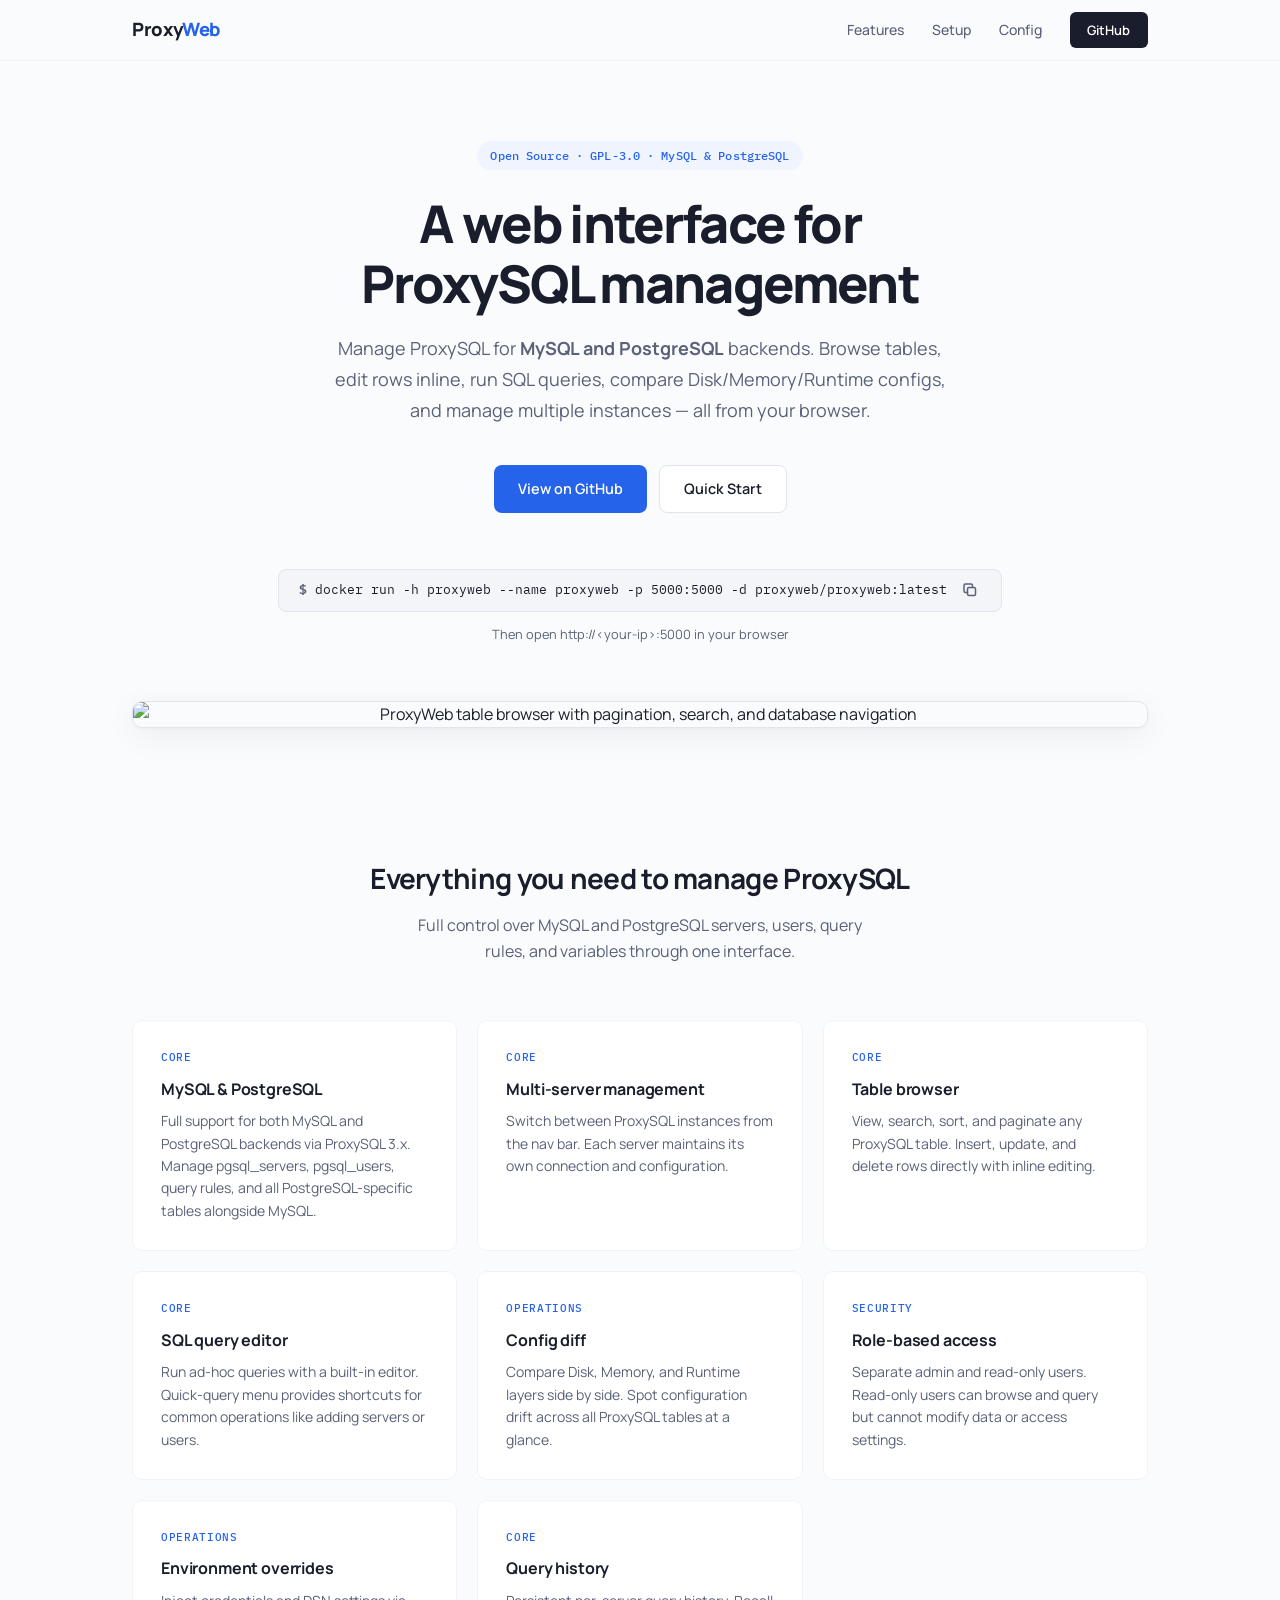
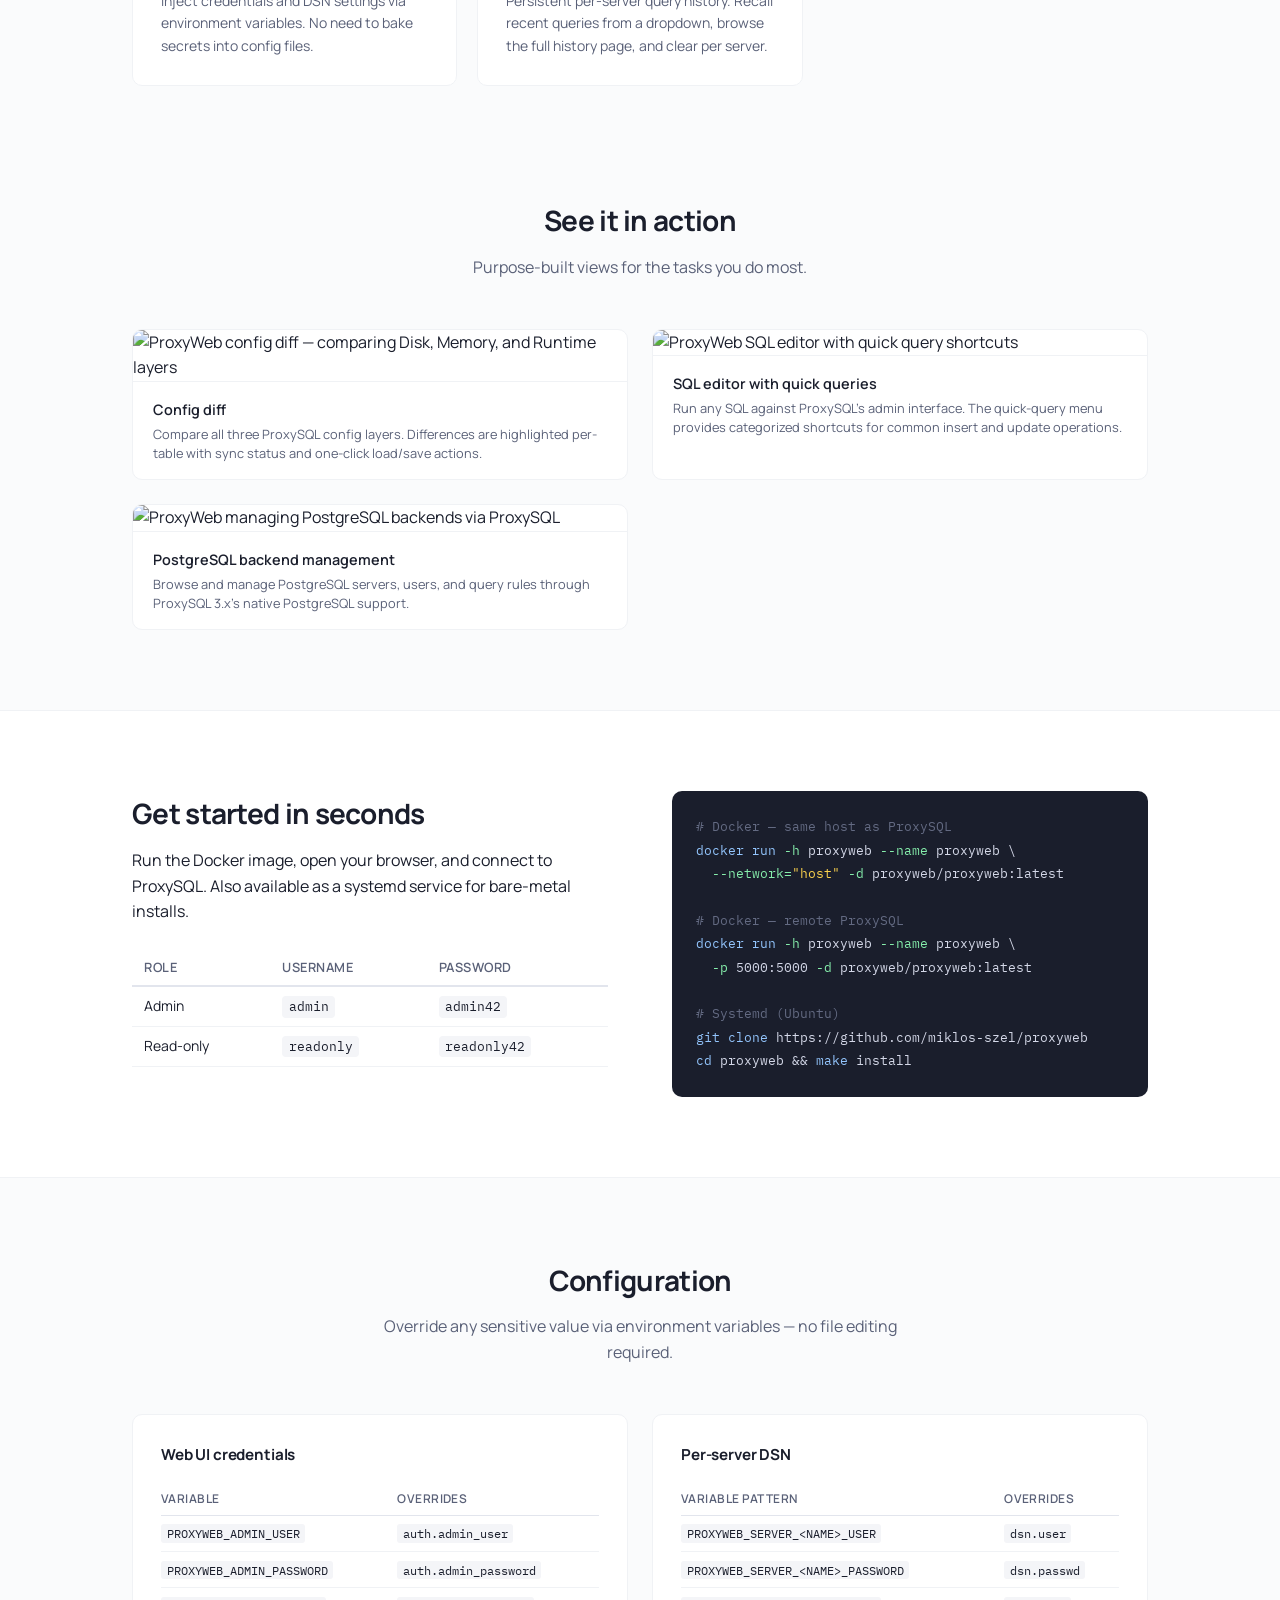
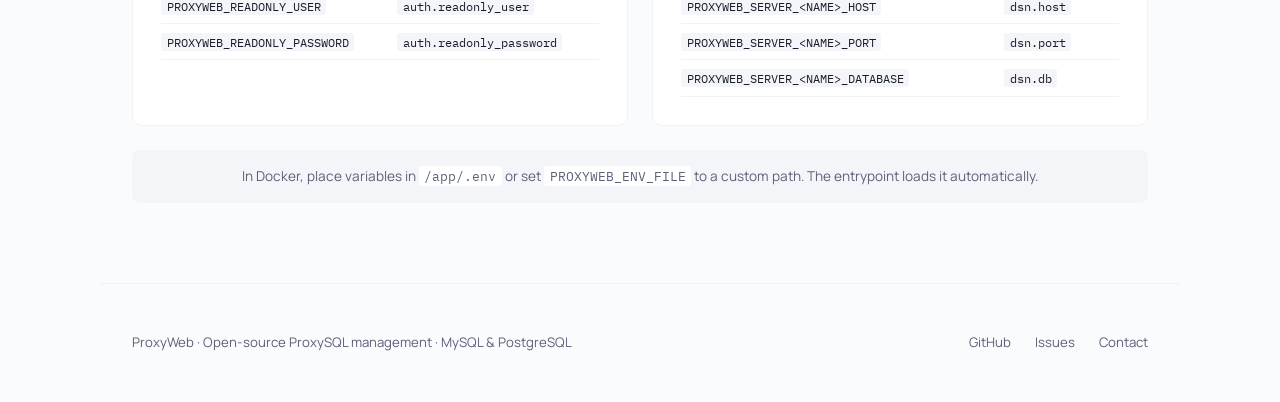
==== misc/proxyweb.org/index.html @ 5a350f63 "add PostgreSQL test backends with dedicated ProxySQL instances - Add postgres/postgres2 services wit" ====
<!DOCTYPE html>
<html lang="en">
<head>
  <meta charset="UTF-8" />
  <meta name="viewport" content="width=device-width, initial-scale=1" />
  <title>ProxyWeb – Web Interface for ProxySQL Management – MySQL &amp; PostgreSQL</title>
  <meta name="description" content="ProxyWeb is a lightweight, open-source web UI for managing and monitoring ProxySQL. Supports both MySQL and PostgreSQL backends. Browse tables, edit inline, run SQL, compare configs, and manage multiple servers." />
  <meta name="keywords" content="ProxyWeb, ProxySQL UI, ProxySQL web interface, manage ProxySQL, MySQL load balancer, PostgreSQL proxy, ProxySQL admin tool, ProxySQL dashboard, ProxySQL PostgreSQL" />
  <meta name="author" content="Miklós Szel" />
  <link rel="canonical" href="https://proxyweb.org" />

  <link rel="preconnect" href="https://fonts.googleapis.com" />
  <link rel="preconnect" href="https://fonts.gstatic.com" crossorigin />
  <link href="https://fonts.googleapis.com/css2?family=Manrope:wght@400;500;600;700;800&family=IBM+Plex+Mono:wght@400;500&display=swap" rel="stylesheet" />

  <style>
    *, *::before, *::after { margin: 0; padding: 0; box-sizing: border-box; }

    :root {
      --bg: #fafbfc;
      --surface: #ffffff;
      --text: #1a1e2c;
      --text-secondary: #5a6178;
      --accent: #2563eb;
      --accent-soft: #eff4ff;
      --border: #e2e5ed;
      --border-light: #f0f2f5;
      --code-bg: #f4f5f8;
      --mono: 'IBM Plex Mono', monospace;
      --sans: 'Manrope', system-ui, sans-serif;
      --radius: 10px;
      --max-w: 1080px;
    }

    html { scroll-behavior: smooth; }

    body {
      font-family: var(--sans);
      color: var(--text);
      background: var(--bg);
      line-height: 1.6;
      -webkit-font-smoothing: antialiased;
    }

    /* ---- NAV ---- */
    nav {
      position: sticky;
      top: 0;
      z-index: 100;
      background: rgba(250, 251, 252, 0.85);
      backdrop-filter: blur(12px);
      -webkit-backdrop-filter: blur(12px);
      border-bottom: 1px solid var(--border-light);
    }

    .nav-inner {
      max-width: var(--max-w);
      margin: 0 auto;
      padding: 0 2rem;
      height: 60px;
      display: flex;
      align-items: center;
      justify-content: space-between;
    }

    .nav-logo {
      font-weight: 800;
      font-size: 1.15rem;
      color: var(--text);
      text-decoration: none;
      letter-spacing: -0.02em;
    }

    .nav-logo span { color: var(--accent); }

    .nav-links { display: flex; gap: 1.75rem; align-items: center; }

    .nav-links a {
      font-size: 0.875rem;
      font-weight: 500;
      color: var(--text-secondary);
      text-decoration: none;
      transition: color 0.15s;
    }

    .nav-links a:hover { color: var(--text); }

    .nav-links .btn-nav {
      background: var(--text);
      color: #fff;
      padding: 0.45rem 1.1rem;
      border-radius: 6px;
      font-size: 0.8125rem;
      font-weight: 600;
      transition: opacity 0.15s;
    }

    .nav-links .btn-nav:hover { opacity: 0.85; color: #fff; }

    /* ---- HERO ---- */
    .hero {
      max-width: var(--max-w);
      margin: 0 auto;
      padding: 5rem 2rem 3rem;
      text-align: center;
    }

    .hero-badge {
      display: inline-block;
      font-family: var(--mono);
      font-size: 0.75rem;
      font-weight: 500;
      color: var(--accent);
      background: var(--accent-soft);
      padding: 0.3rem 0.85rem;
      border-radius: 20px;
      margin-bottom: 1.5rem;
      letter-spacing: 0.01em;
    }

    .hero h1 {
      font-size: clamp(2.25rem, 5vw, 3.25rem);
      font-weight: 800;
      letter-spacing: -0.035em;
      line-height: 1.15;
      margin-bottom: 1.25rem;
      color: var(--text);
    }

    .hero p {
      font-size: 1.125rem;
      color: var(--text-secondary);
      max-width: 620px;
      margin: 0 auto 2.5rem;
      line-height: 1.7;
    }

    .hero-actions {
      display: flex;
      gap: 0.75rem;
      justify-content: center;
      flex-wrap: wrap;
      margin-bottom: 3.5rem;
    }

    .btn {
      display: inline-flex;
      align-items: center;
      gap: 0.4rem;
      font-family: var(--sans);
      font-size: 0.9rem;
      font-weight: 600;
      padding: 0.7rem 1.5rem;
      border-radius: 8px;
      text-decoration: none;
      transition: all 0.15s;
      border: none;
      cursor: pointer;
    }

    .btn-primary {
      background: var(--accent);
      color: #fff;
    }

    .btn-primary:hover { background: #1d4ed8; }

    .btn-secondary {
      background: var(--surface);
      color: var(--text);
      border: 1px solid var(--border);
    }

    .btn-secondary:hover { border-color: #c8cdd8; background: var(--bg); }

    .install-cmd {
      font-family: var(--mono);
      font-size: 0.8125rem;
      background: var(--code-bg);
      border: 1px solid var(--border);
      border-radius: 8px;
      padding: 0.6rem 1.25rem;
      display: inline-flex;
      align-items: center;
      gap: 0.5rem;
      color: var(--text);
      margin-bottom: 0.75rem;
    }

    .install-cmd .prompt {
      user-select: none;
      color: var(--text-secondary);
      font-weight: 700;
    }

    .install-cmd .copy-btn {
      background: none;
      border: none;
      cursor: pointer;
      padding: 0.2rem;
      margin-left: 0.25rem;
      color: var(--text-secondary);
      border-radius: 4px;
      display: inline-flex;
      align-items: center;
      transition: color 0.15s, background 0.15s;
    }

    .install-cmd .copy-btn:hover {
      color: var(--text);
      background: var(--border-light);
    }

    .install-cmd .copy-btn svg { display: block; }

    .install-hint {
      font-size: 0.8rem;
      color: var(--text-secondary);
      margin-bottom: 3.5rem;
    }

    /* ---- HERO IMAGE ---- */
    .hero-image {
      max-width: 100%;
      border: 1px solid var(--border);
      border-radius: var(--radius);
      box-shadow:
        0 1px 3px rgba(0,0,0,0.04),
        0 8px 32px rgba(0,0,0,0.06);
      overflow: hidden;
    }

    .hero-image img {
      width: 100%;
      display: block;
    }

    /* ---- FEATURES ---- */
    .features {
      max-width: var(--max-w);
      margin: 0 auto;
      padding: 5rem 2rem;
    }

    .features-header {
      text-align: center;
      margin-bottom: 3.5rem;
    }

    .features-header h2 {
      font-size: 1.75rem;
      font-weight: 700;
      letter-spacing: -0.025em;
      margin-bottom: 0.75rem;
    }

    .features-header p {
      color: var(--text-secondary);
      max-width: 480px;
      margin: 0 auto;
    }

    .features-grid {
      display: grid;
      grid-template-columns: repeat(3, 1fr);
      gap: 1.25rem;
    }

    .feature-card {
      background: var(--surface);
      border: 1px solid var(--border-light);
      border-radius: var(--radius);
      padding: 1.75rem;
      transition: border-color 0.2s;
    }

    .feature-card:hover { border-color: var(--border); }

    .feature-label {
      font-family: var(--mono);
      font-size: 0.7rem;
      font-weight: 500;
      text-transform: uppercase;
      letter-spacing: 0.06em;
      color: var(--accent);
      margin-bottom: 0.6rem;
    }

    .feature-card h3 {
      font-size: 1rem;
      font-weight: 700;
      margin-bottom: 0.5rem;
      letter-spacing: -0.01em;
    }

    .feature-card p {
      font-size: 0.875rem;
      color: var(--text-secondary);
      line-height: 1.6;
    }

    /* ---- SCREENSHOTS ---- */
    .screenshots {
      max-width: var(--max-w);
      margin: 0 auto;
      padding: 2rem 2rem 5rem;
    }

    .screenshots-header {
      text-align: center;
      margin-bottom: 3rem;
    }

    .screenshots-header h2 {
      font-size: 1.75rem;
      font-weight: 700;
      letter-spacing: -0.025em;
      margin-bottom: 0.75rem;
    }

    .screenshots-header p {
      color: var(--text-secondary);
      max-width: 480px;
      margin: 0 auto;
    }

    .screenshots-grid {
      display: grid;
      grid-template-columns: 1fr 1fr;
      gap: 1.5rem;
    }

    .screenshot-item {
      background: var(--surface);
      border: 1px solid var(--border-light);
      border-radius: var(--radius);
      overflow: hidden;
      transition: border-color 0.2s, box-shadow 0.2s;
    }

    .screenshot-item:hover {
      border-color: var(--border);
      box-shadow: 0 4px 16px rgba(0,0,0,0.05);
    }

    .screenshot-item img {
      width: 100%;
      display: block;
    }

    .screenshot-caption {
      padding: 1rem 1.25rem;
      border-top: 1px solid var(--border-light);
    }

    .screenshot-caption h4 {
      font-size: 0.9rem;
      font-weight: 600;
      margin-bottom: 0.25rem;
    }

    .screenshot-caption p {
      font-size: 0.8rem;
      color: var(--text-secondary);
      line-height: 1.5;
    }

    /* ---- QUICKSTART ---- */
    .quickstart {
      background: var(--surface);
      border-top: 1px solid var(--border-light);
      border-bottom: 1px solid var(--border-light);
    }

    .quickstart-inner {
      max-width: var(--max-w);
      margin: 0 auto;
      padding: 5rem 2rem;
      display: grid;
      grid-template-columns: 1fr 1fr;
      gap: 4rem;
      align-items: start;
    }

    .quickstart h2 {
      font-size: 1.75rem;
      font-weight: 700;
      letter-spacing: -0.025em;
      margin-bottom: 0.75rem;
    }

    .quickstart > div > p {
      color: var(--text-secondary);
      margin-bottom: 1.5rem;
      line-height: 1.7;
    }

    .cred-table {
      width: 100%;
      border-collapse: collapse;
      font-size: 0.875rem;
      margin-top: 1.5rem;
    }

    .cred-table th {
      text-align: left;
      font-weight: 600;
      padding: 0.5rem 0.75rem;
      border-bottom: 2px solid var(--border);
      font-size: 0.8rem;
      text-transform: uppercase;
      letter-spacing: 0.04em;
      color: var(--text-secondary);
    }

    .cred-table td {
      padding: 0.5rem 0.75rem;
      border-bottom: 1px solid var(--border-light);
    }

    .cred-table code {
      font-family: var(--mono);
      font-size: 0.8125rem;
      background: var(--code-bg);
      padding: 0.15rem 0.4rem;
      border-radius: 4px;
    }

    .code-block {
      background: #1a1e2c;
      color: #d4d8e8;
      border-radius: var(--radius);
      padding: 1.5rem;
      font-family: var(--mono);
      font-size: 0.8125rem;
      line-height: 1.8;
      overflow-x: auto;
    }

    .code-block .comment { color: #636a82; }
    .code-block .cmd { color: #93c5fd; }
    .code-block .flag { color: #86efac; }
    .code-block .string { color: #fcd34d; }

    /* ---- ENV VARS ---- */
    .envvars {
      max-width: var(--max-w);
      margin: 0 auto;
      padding: 5rem 2rem;
    }

    .envvars-header {
      text-align: center;
      margin-bottom: 3rem;
    }

    .envvars-header h2 {
      font-size: 1.75rem;
      font-weight: 700;
      letter-spacing: -0.025em;
      margin-bottom: 0.75rem;
    }

    .envvars-header p {
      color: var(--text-secondary);
      max-width: 520px;
      margin: 0 auto;
    }

    .env-columns {
      display: grid;
      grid-template-columns: 1fr 1fr;
      gap: 1.5rem;
    }

    .env-group {
      background: var(--surface);
      border: 1px solid var(--border-light);
      border-radius: var(--radius);
      padding: 1.75rem;
    }

    .env-group h3 {
      font-size: 0.95rem;
      font-weight: 700;
      margin-bottom: 1rem;
      letter-spacing: -0.01em;
    }

    .env-group table {
      width: 100%;
      border-collapse: collapse;
      font-size: 0.8125rem;
    }

    .env-group th {
      text-align: left;
      font-weight: 600;
      padding: 0.4rem 0;
      border-bottom: 1px solid var(--border);
      color: var(--text-secondary);
      font-size: 0.75rem;
      text-transform: uppercase;
      letter-spacing: 0.04em;
    }

    .env-group td {
      padding: 0.45rem 0;
      border-bottom: 1px solid var(--border-light);
      vertical-align: top;
    }

    .env-group td code {
      font-family: var(--mono);
      font-size: 0.75rem;
      background: var(--code-bg);
      padding: 0.1rem 0.35rem;
      border-radius: 3px;
      word-break: break-all;
    }

    .env-note {
      margin-top: 1.5rem;
      font-size: 0.85rem;
      color: var(--text-secondary);
      background: var(--code-bg);
      border-radius: 8px;
      padding: 1rem 1.25rem;
      line-height: 1.6;
      text-align: center;
    }

    .env-note code {
      font-family: var(--mono);
      font-size: 0.8rem;
      background: var(--surface);
      padding: 0.1rem 0.35rem;
      border-radius: 3px;
    }

    /* ---- FOOTER ---- */
    footer {
      max-width: var(--max-w);
      margin: 0 auto;
      padding: 3rem 2rem;
      display: flex;
      justify-content: space-between;
      align-items: center;
      font-size: 0.825rem;
      color: var(--text-secondary);
      border-top: 1px solid var(--border-light);
    }

    footer a {
      color: var(--text-secondary);
      text-decoration: none;
      transition: color 0.15s;
    }

    footer a:hover { color: var(--text); }

    .footer-links { display: flex; gap: 1.5rem; }

    /* ---- RESPONSIVE ---- */
    @media (max-width: 768px) {
      .features-grid { grid-template-columns: 1fr; }
      .screenshots-grid { grid-template-columns: 1fr; }
      .quickstart-inner { grid-template-columns: 1fr; gap: 2.5rem; }
      .env-columns { grid-template-columns: 1fr; }
      .hero { padding: 3rem 1.5rem 2rem; }
      .nav-links a:not(.btn-nav) { display: none; }
      footer { flex-direction: column; gap: 1rem; text-align: center; }
    }

    /* ---- FADE IN ---- */
    .fade-up {
      opacity: 0;
      transform: translateY(16px);
      animation: fadeUp 0.5s ease forwards;
    }

    @keyframes fadeUp {
      to { opacity: 1; transform: translateY(0); }
    }

    .fade-up:nth-child(2) { animation-delay: 0.05s; }
    .fade-up:nth-child(3) { animation-delay: 0.1s; }
    .fade-up:nth-child(4) { animation-delay: 0.15s; }
    .fade-up:nth-child(5) { animation-delay: 0.2s; }
    .fade-up:nth-child(6) { animation-delay: 0.25s; }
  </style>
</head>
<body>

  <nav>
    <div class="nav-inner">
      <a href="/" class="nav-logo">Proxy<span>Web</span></a>
      <div class="nav-links">
        <a href="#features">Features</a>
        <a href="#quickstart">Setup</a>
        <a href="#config">Config</a>
        <a href="https://github.com/miklos-szel/proxyweb" target="_blank" rel="noopener noreferrer" class="btn-nav">GitHub</a>
      </div>
    </div>
  </nav>

  <!-- HERO -->
  <section class="hero">
    <div class="hero-badge">Open Source &middot; GPL-3.0 &middot; MySQL &amp; PostgreSQL</div>
    <h1>A web interface for<br>ProxySQL management</h1>
    <p>
      Manage ProxySQL for <strong>MySQL and PostgreSQL</strong> backends. Browse tables, edit rows inline, run SQL queries, compare Disk/Memory/Runtime configs, and manage multiple instances &mdash; all from your browser.
    </p>

    <div class="hero-actions">
      <a href="https://github.com/miklos-szel/proxyweb" target="_blank" rel="noopener noreferrer" class="btn btn-primary">View on GitHub</a>
      <a href="#quickstart" class="btn btn-secondary">Quick Start</a>
    </div>

    <div class="install-cmd">
      <span class="prompt">$</span>
      <span class="cmd-text">docker run -h proxyweb --name proxyweb -p 5000:5000 -d proxyweb/proxyweb:latest</span>
      <button class="copy-btn" onclick="copyCmd(this)" title="Copy to clipboard">
        <svg width="16" height="16" viewBox="0 0 16 16" fill="none" stroke="currentColor" stroke-width="1.5" stroke-linecap="round" stroke-linejoin="round">
          <rect x="5.5" y="5.5" width="8" height="8" rx="1.5"/>
          <path d="M10.5 5.5V3.5a1.5 1.5 0 0 0-1.5-1.5H3.5A1.5 1.5 0 0 0 2 3.5V9a1.5 1.5 0 0 0 1.5 1.5h2"/>
        </svg>
      </button>
    </div>
    <div class="install-hint">Then open http://&lt;your-ip&gt;:5000 in your browser</div>

    <div class="hero-image">
      <img
        src="https://raw.githubusercontent.com/miklos-szel/proxyweb/main/misc/images/table_browser.png"
        alt="ProxyWeb table browser with pagination, search, and database navigation"
        loading="lazy"
      />
    </div>
  </section>

  <!-- FEATURES -->
  <section class="features" id="features">
    <div class="features-header">
      <h2>Everything you need to manage ProxySQL</h2>
      <p>Full control over MySQL and PostgreSQL servers, users, query rules, and variables through one interface.</p>
    </div>

    <div class="features-grid">
      <div class="feature-card fade-up">
        <div class="feature-label">Core</div>
        <h3>MySQL &amp; PostgreSQL</h3>
        <p>Full support for both MySQL and PostgreSQL backends via ProxySQL 3.x. Manage pgsql_servers, pgsql_users, query rules, and all PostgreSQL-specific tables alongside MySQL.</p>
      </div>

      <div class="feature-card fade-up">
        <div class="feature-label">Core</div>
        <h3>Multi-server management</h3>
        <p>Switch between ProxySQL instances from the nav bar. Each server maintains its own connection and configuration.</p>
      </div>

      <div class="feature-card fade-up">
        <div class="feature-label">Core</div>
        <h3>Table browser</h3>
        <p>View, search, sort, and paginate any ProxySQL table. Insert, update, and delete rows directly with inline editing.</p>
      </div>

      <div class="feature-card fade-up">
        <div class="feature-label">Core</div>
        <h3>SQL query editor</h3>
        <p>Run ad-hoc queries with a built-in editor. Quick-query menu provides shortcuts for common operations like adding servers or users.</p>
      </div>

      <div class="feature-card fade-up">
        <div class="feature-label">Operations</div>
        <h3>Config diff</h3>
        <p>Compare Disk, Memory, and Runtime layers side by side. Spot configuration drift across all ProxySQL tables at a glance.</p>
      </div>

      <div class="feature-card fade-up">
        <div class="feature-label">Security</div>
        <h3>Role-based access</h3>
        <p>Separate admin and read-only users. Read-only users can browse and query but cannot modify data or access settings.</p>
      </div>

      <div class="feature-card fade-up">
        <div class="feature-label">Operations</div>
        <h3>Environment overrides</h3>
        <p>Inject credentials and DSN settings via environment variables. No need to bake secrets into config files.</p>
      </div>

      <div class="feature-card fade-up">
        <div class="feature-label">Core</div>
        <h3>Query history</h3>
        <p>Persistent per-server query history. Recall recent queries from a dropdown, browse the full history page, and clear per server.</p>
      </div>
    </div>
  </section>

  <!-- SCREENSHOTS -->
  <section class="screenshots">
    <div class="screenshots-header">
      <h2>See it in action</h2>
      <p>Purpose-built views for the tasks you do most.</p>
    </div>

    <div class="screenshots-grid">
      <div class="screenshot-item">
        <img
          src="https://raw.githubusercontent.com/miklos-szel/proxyweb/main/misc/images/config_diff.png"
          alt="ProxyWeb config diff — comparing Disk, Memory, and Runtime layers"
          loading="lazy"
        />
        <div class="screenshot-caption">
          <h4>Config diff</h4>
          <p>Compare all three ProxySQL config layers. Differences are highlighted per-table with sync status and one-click load/save actions.</p>
        </div>
      </div>

      <div class="screenshot-item">
        <img
          src="https://raw.githubusercontent.com/miklos-szel/proxyweb/main/misc/images/sql_editor.png"
          alt="ProxyWeb SQL editor with quick query shortcuts"
          loading="lazy"
        />
        <div class="screenshot-caption">
          <h4>SQL editor with quick queries</h4>
          <p>Run any SQL against ProxySQL's admin interface. The quick-query menu provides categorized shortcuts for common insert and update operations.</p>
        </div>
      </div>

      <div class="screenshot-item">
        <img
          src="https://raw.githubusercontent.com/miklos-szel/proxyweb/refs/heads/main/misc/images/proxyweb_postgres.jpg"
          alt="ProxyWeb managing PostgreSQL backends via ProxySQL"
          loading="lazy"
        />
        <div class="screenshot-caption">
          <h4>PostgreSQL backend management</h4>
          <p>Browse and manage PostgreSQL servers, users, and query rules through ProxySQL 3.x's native PostgreSQL support.</p>
        </div>
      </div>
    </div>
  </section>

  <!-- QUICKSTART -->
  <section class="quickstart" id="quickstart">
    <div class="quickstart-inner">
      <div>
        <h2>Get started in seconds</h2>
        <p>
          Run the Docker image, open your browser, and connect to ProxySQL.
          Also available as a systemd service for bare-metal installs.
        </p>

        <table class="cred-table">
          <thead>
            <tr><th>Role</th><th>Username</th><th>Password</th></tr>
          </thead>
          <tbody>
            <tr><td>Admin</td><td><code>admin</code></td><td><code>admin42</code></td></tr>
            <tr><td>Read-only</td><td><code>readonly</code></td><td><code>readonly42</code></td></tr>
          </tbody>
        </table>
      </div>

      <div>
        <div class="code-block">
          <span class="comment"># Docker — same host as ProxySQL</span><br>
          <span class="cmd">docker run</span> <span class="flag">-h</span> proxyweb <span class="flag">--name</span> proxyweb \<br>
          &nbsp;&nbsp;<span class="flag">--network=</span><span class="string">"host"</span> <span class="flag">-d</span> proxyweb/proxyweb:latest<br>
          <br>
          <span class="comment"># Docker — remote ProxySQL</span><br>
          <span class="cmd">docker run</span> <span class="flag">-h</span> proxyweb <span class="flag">--name</span> proxyweb \<br>
          &nbsp;&nbsp;<span class="flag">-p</span> 5000:5000 <span class="flag">-d</span> proxyweb/proxyweb:latest<br>
          <br>
          <span class="comment"># Systemd (Ubuntu)</span><br>
          <span class="cmd">git clone</span> https://github.com/miklos-szel/proxyweb<br>
          <span class="cmd">cd</span> proxyweb && <span class="cmd">make</span> install
        </div>
      </div>
    </div>
  </section>

  <!-- ENV VARS -->
  <section class="envvars" id="config">
    <div class="envvars-header">
      <h2>Configuration</h2>
      <p>Override any sensitive value via environment variables — no file editing required.</p>
    </div>

    <div class="env-columns">
      <div class="env-group">
        <h3>Web UI credentials</h3>
        <table>
          <thead><tr><th>Variable</th><th>Overrides</th></tr></thead>
          <tbody>
            <tr><td><code>PROXYWEB_ADMIN_USER</code></td><td><code>auth.admin_user</code></td></tr>
            <tr><td><code>PROXYWEB_ADMIN_PASSWORD</code></td><td><code>auth.admin_password</code></td></tr>
            <tr><td><code>PROXYWEB_READONLY_USER</code></td><td><code>auth.readonly_user</code></td></tr>
            <tr><td><code>PROXYWEB_READONLY_PASSWORD</code></td><td><code>auth.readonly_password</code></td></tr>
          </tbody>
        </table>
      </div>

      <div class="env-group">
        <h3>Per-server DSN</h3>
        <table>
          <thead><tr><th>Variable pattern</th><th>Overrides</th></tr></thead>
          <tbody>
            <tr><td><code>PROXYWEB_SERVER_&lt;NAME&gt;_USER</code></td><td><code>dsn.user</code></td></tr>
            <tr><td><code>PROXYWEB_SERVER_&lt;NAME&gt;_PASSWORD</code></td><td><code>dsn.passwd</code></td></tr>
            <tr><td><code>PROXYWEB_SERVER_&lt;NAME&gt;_HOST</code></td><td><code>dsn.host</code></td></tr>
            <tr><td><code>PROXYWEB_SERVER_&lt;NAME&gt;_PORT</code></td><td><code>dsn.port</code></td></tr>
            <tr><td><code>PROXYWEB_SERVER_&lt;NAME&gt;_DATABASE</code></td><td><code>dsn.db</code></td></tr>
          </tbody>
        </table>
      </div>
    </div>

    <div class="env-note">
      In Docker, place variables in <code>/app/.env</code> or set <code>PROXYWEB_ENV_FILE</code> to a custom path.
      The entrypoint loads it automatically.
    </div>
  </section>

  <!-- FOOTER -->
  <footer>
    <span>ProxyWeb &middot; Open-source ProxySQL management &middot; MySQL &amp; PostgreSQL</span>
    <div class="footer-links">
      <a href="https://github.com/miklos-szel/proxyweb" target="_blank" rel="noopener noreferrer">GitHub</a>
      <a href="https://github.com/miklos-szel/proxyweb/issues" target="_blank" rel="noopener noreferrer">Issues</a>
      <a href="mailto:contact@miklos-szel.com">Contact</a>
    </div>
  </footer>

  <script>
    function copyCmd(btn) {
      var text = btn.parentElement.querySelector('.cmd-text').textContent;
      var svg = btn.innerHTML;
      navigator.clipboard.writeText(text).then(function() {
        btn.innerHTML = '<span style="font-size:0.75rem;font-weight:500">Copied!</span>';
        setTimeout(function() { btn.innerHTML = svg; }, 1500);
      }).catch(function() {
        btn.innerHTML = '<span style="font-size:0.75rem;font-weight:500">Failed</span>';
        setTimeout(function() { btn.innerHTML = svg; }, 1500);
      });
    }
  </script>
</body>
</html>
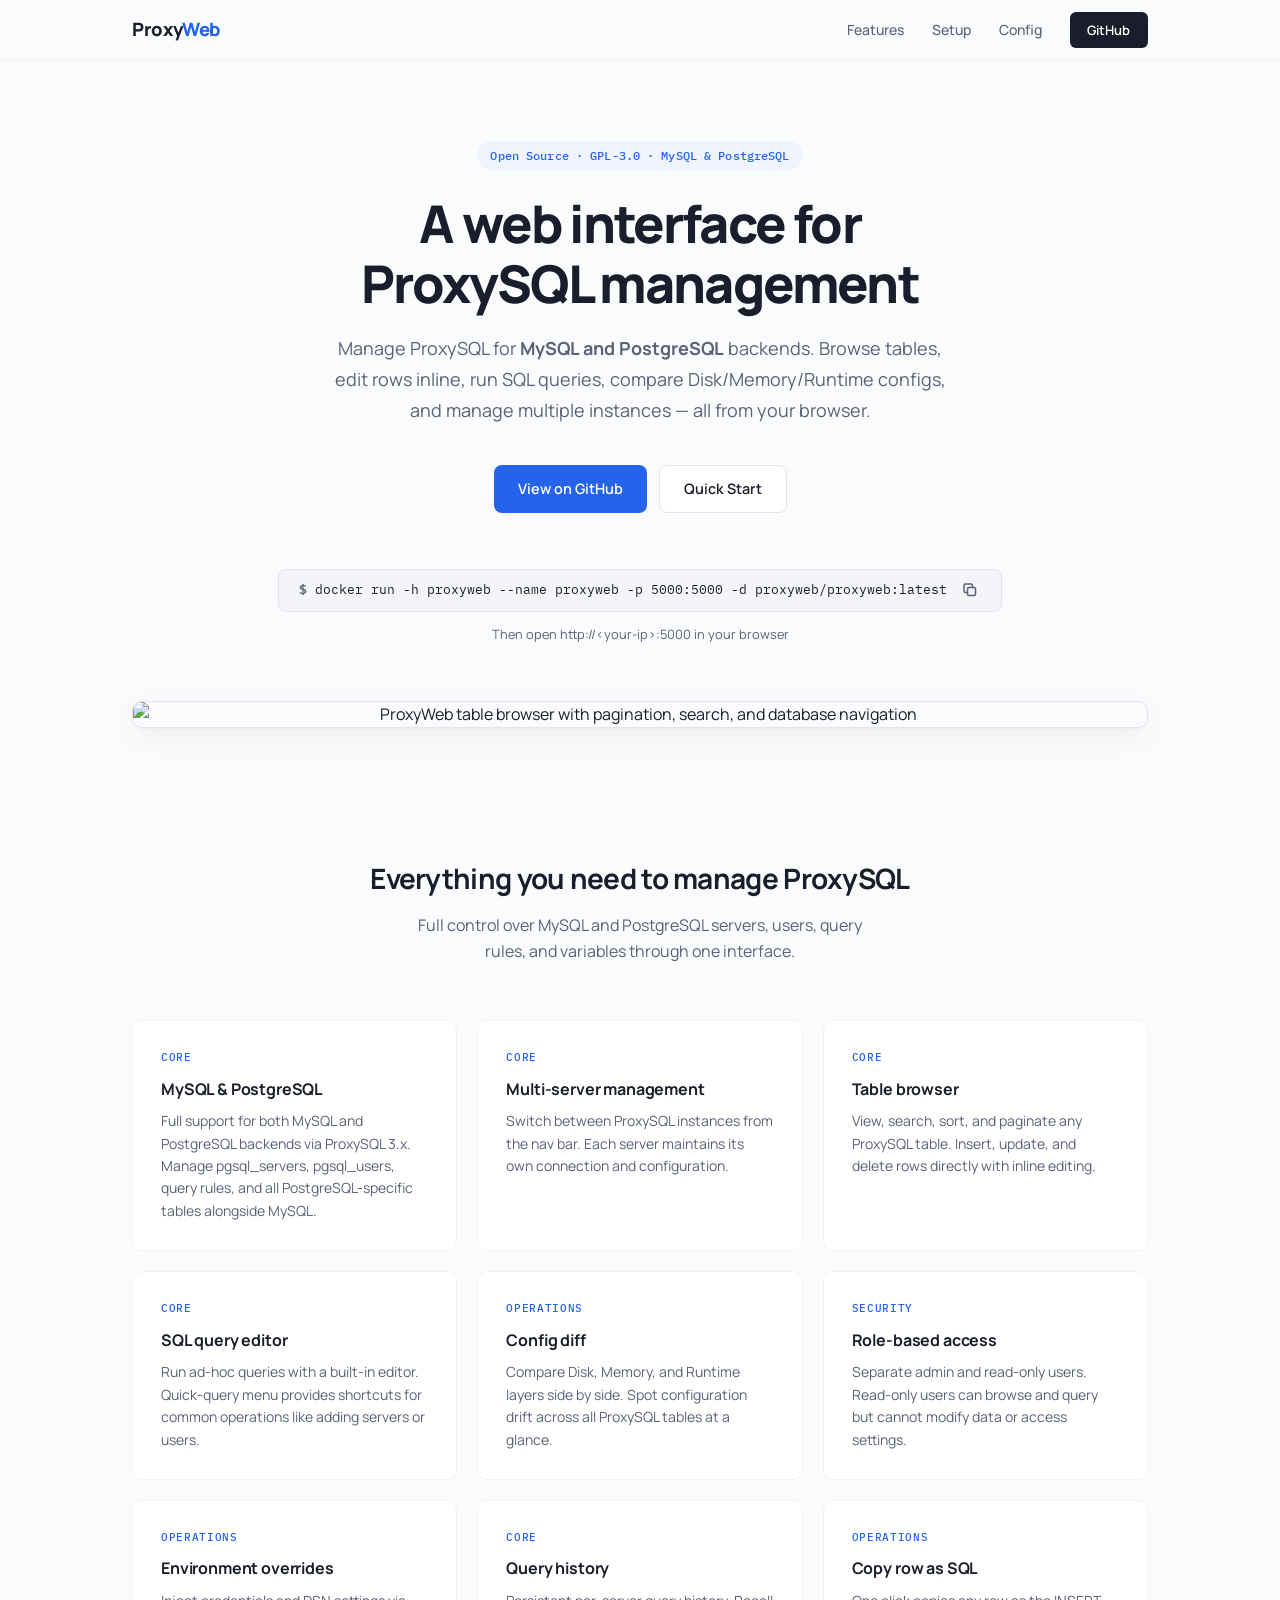
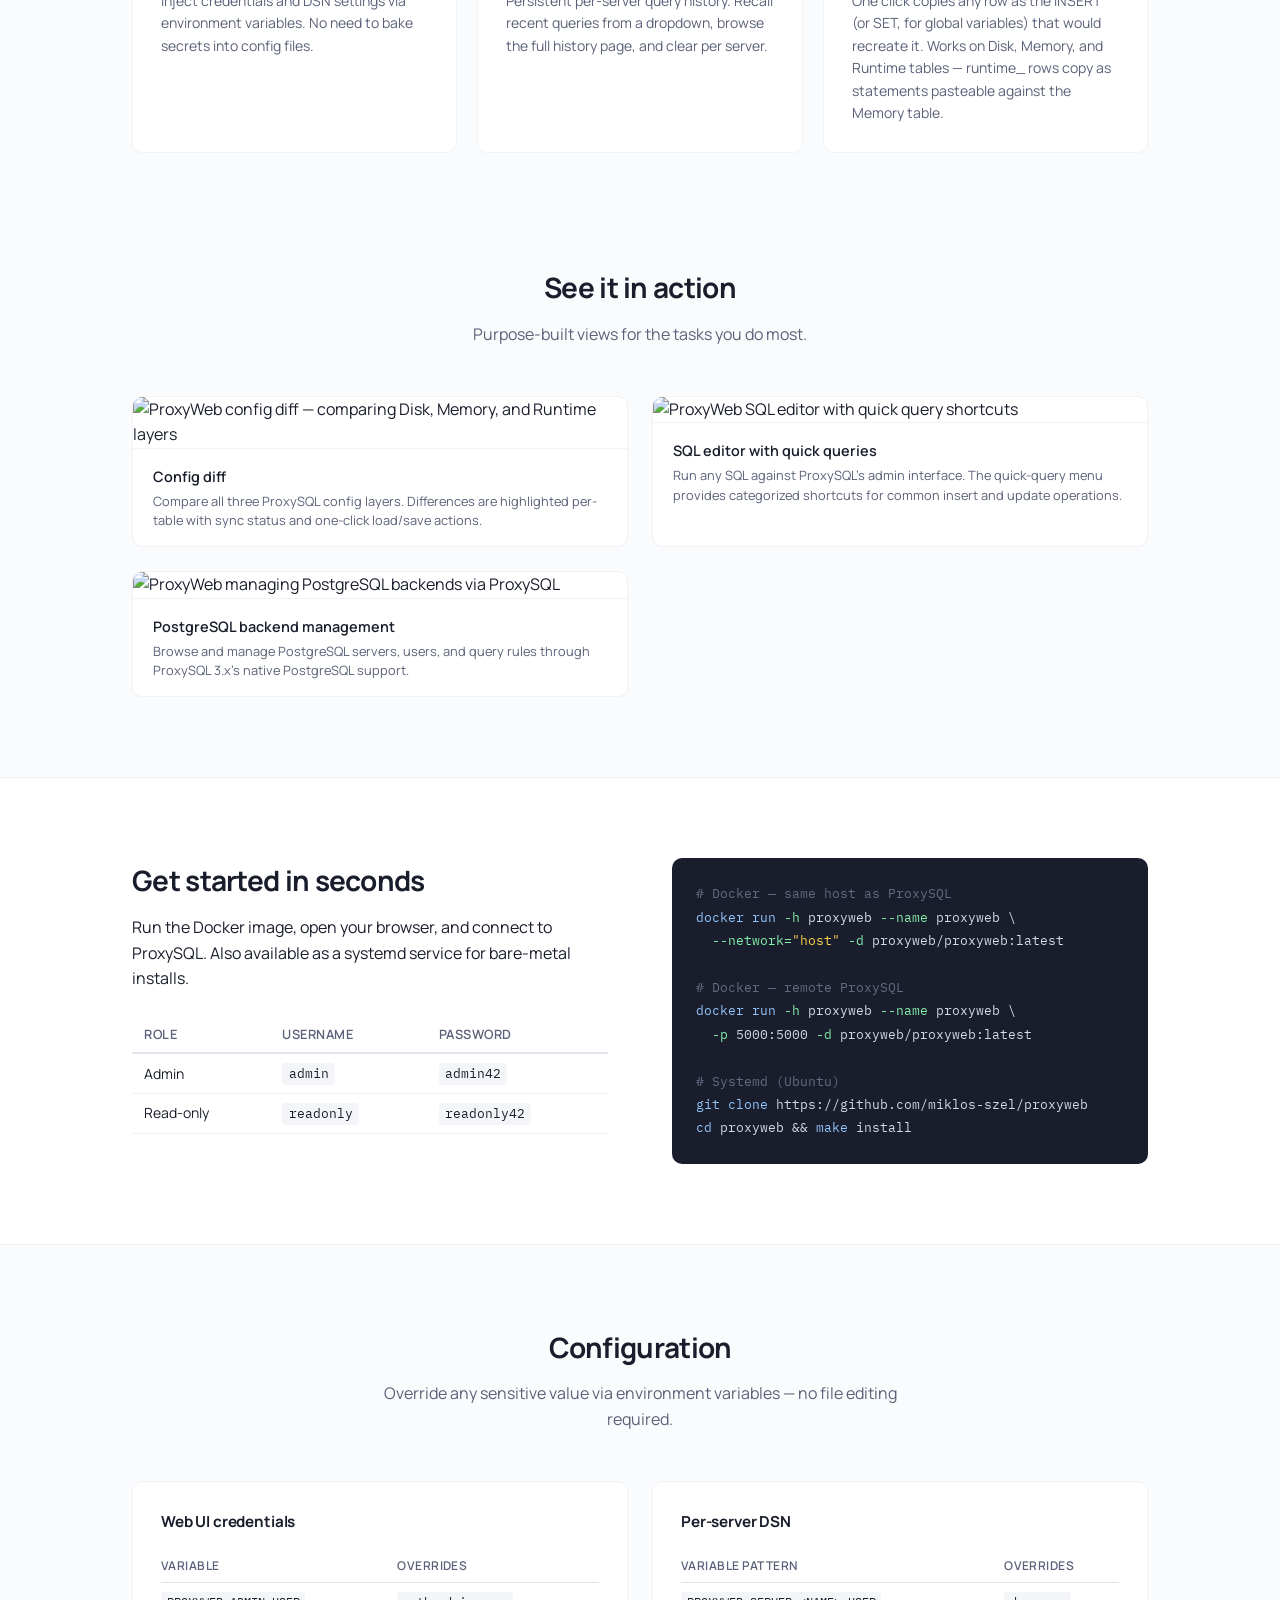
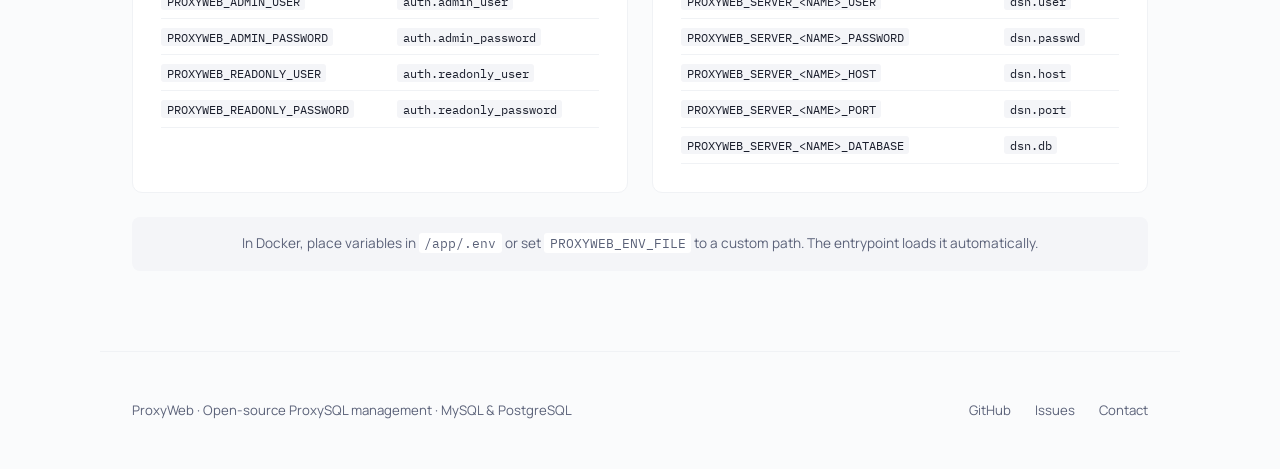
==== commit 4c91ac88: "docs(landing): add Copy row as SQL feature card Mention the new per-row clipboard button under the O" ====
--- a/misc/proxyweb.org/index.html
+++ b/misc/proxyweb.org/index.html
@@ -561,6 +561,22 @@
 
     .footer-links { display: flex; gap: 1.5rem; }
 
+    /* ---- VERSION TAG ---- */
+    .version-tag {
+      position: fixed;
+      bottom: 0.6rem;
+      right: 0.85rem;
+      font-family: var(--mono);
+      font-size: 0.65rem;
+      color: var(--text-secondary);
+      text-decoration: none;
+      opacity: 0.35;
+      transition: opacity 0.15s;
+      z-index: 50;
+    }
+
+    .version-tag:hover { opacity: 0.8; }
+
     /* ---- RESPONSIVE ---- */
     @media (max-width: 768px) {
       .features-grid { grid-template-columns: 1fr; }
@@ -570,6 +586,7 @@
       .hero { padding: 3rem 1.5rem 2rem; }
       .nav-links a:not(.btn-nav) { display: none; }
       footer { flex-direction: column; gap: 1rem; text-align: center; }
+      .version-tag { display: none; }
     }
 
     /* ---- FADE IN ---- */
@@ -692,6 +709,12 @@
         <div class="feature-label">Core</div>
         <h3>Query history</h3>
         <p>Persistent per-server query history. Recall recent queries from a dropdown, browse the full history page, and clear per server.</p>
+      </div>
+
+      <div class="feature-card fade-up">
+        <div class="feature-label">Operations</div>
+        <h3>Copy row as SQL</h3>
+        <p>One click copies any row as the INSERT (or SET, for global variables) that would recreate it. Works on Disk, Memory, and Runtime tables &mdash; runtime_ rows copy as statements pasteable against the Memory table.</p>
       </div>
     </div>
   </section>
@@ -833,6 +856,8 @@
     </div>
   </footer>
 
+  <a class="version-tag" id="version-tag" href="https://github.com/miklos-szel/proxyweb/blob/main/CHANGELOG.md" target="_blank" rel="noopener noreferrer"></a>
+
   <script>
     function copyCmd(btn) {
       var text = btn.parentElement.querySelector('.cmd-text').textContent;
@@ -845,6 +870,16 @@
         setTimeout(function() { btn.innerHTML = svg; }, 1500);
       });
     }
+
+    fetch('https://api.github.com/repos/miklos-szel/proxyweb/releases/latest')
+      .then(function(r) { return r.ok ? r.json() : null; })
+      .then(function(d) {
+        if (d && d.tag_name) {
+          var el = document.getElementById('version-tag');
+          if (el) el.textContent = d.tag_name.charAt(0) === 'v' ? d.tag_name : 'v' + d.tag_name;
+        }
+      })
+      .catch(function() {});
   </script>
 </body>
 </html>
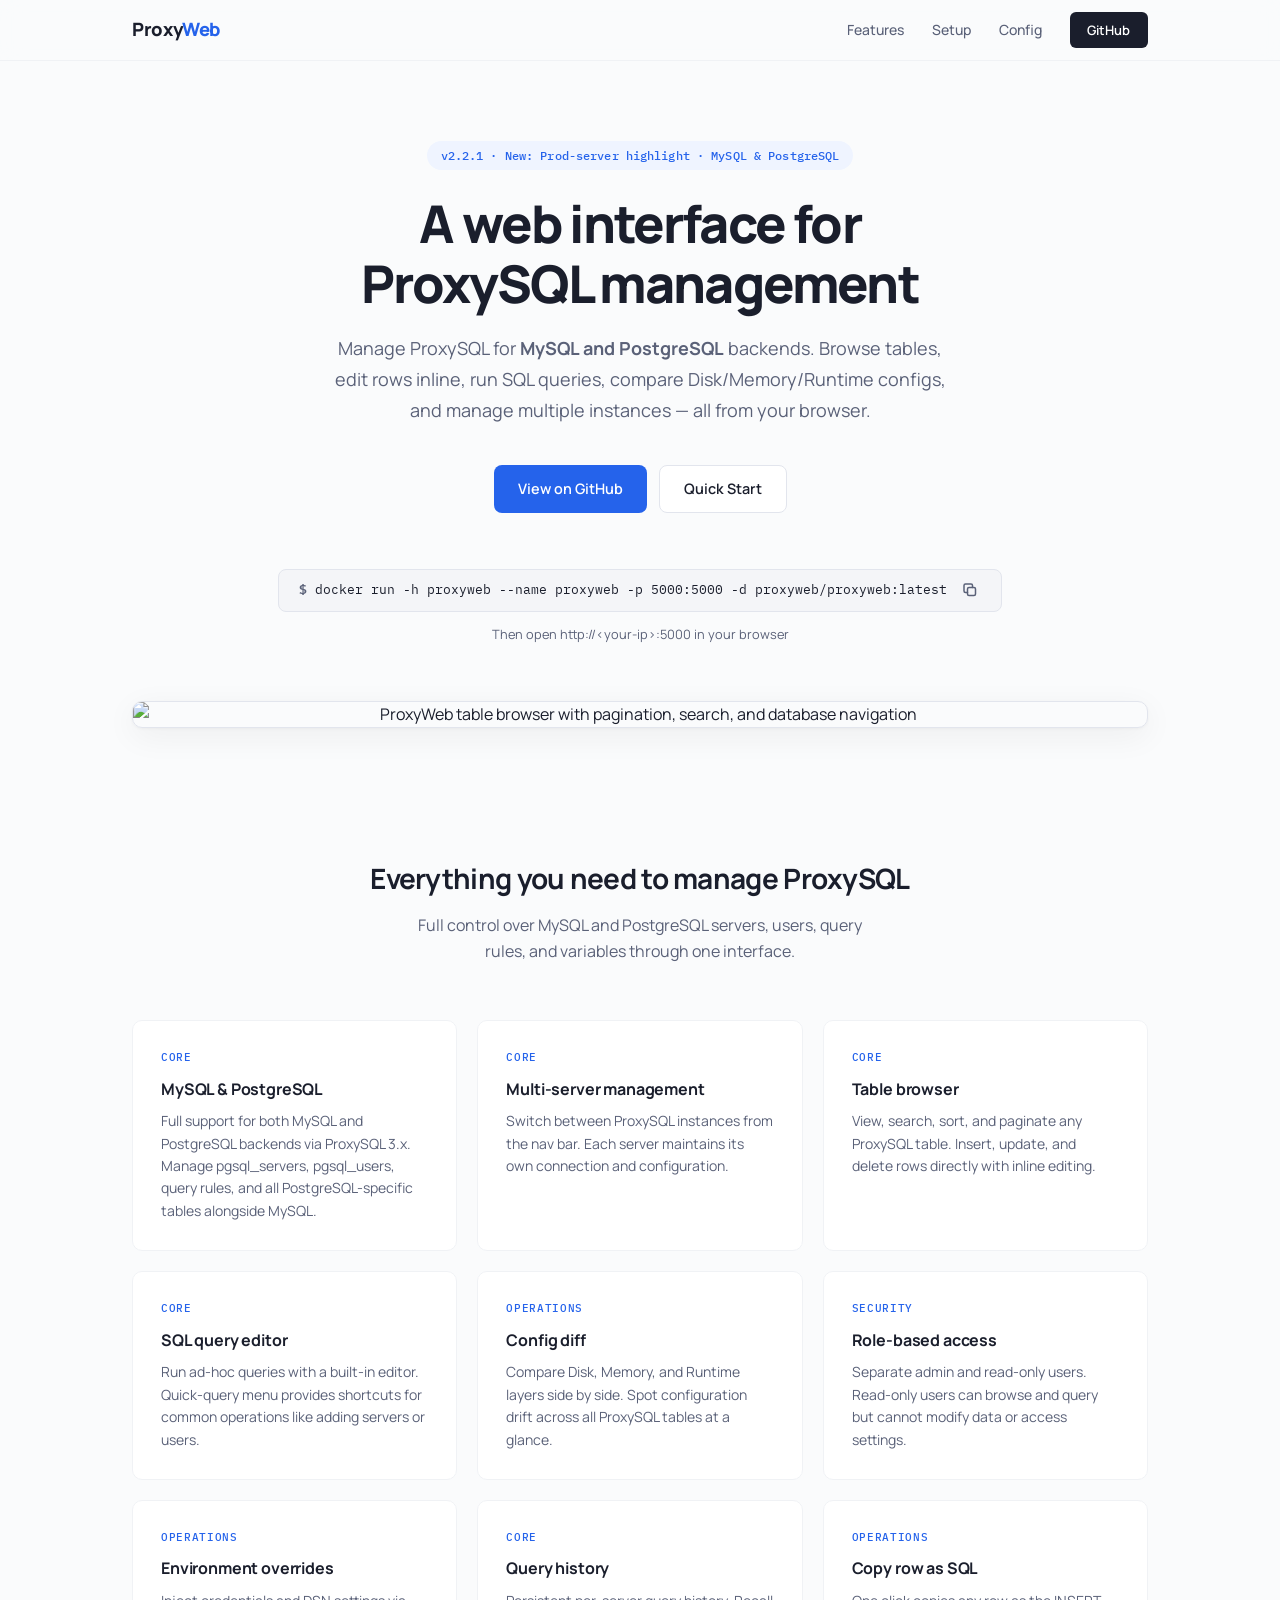
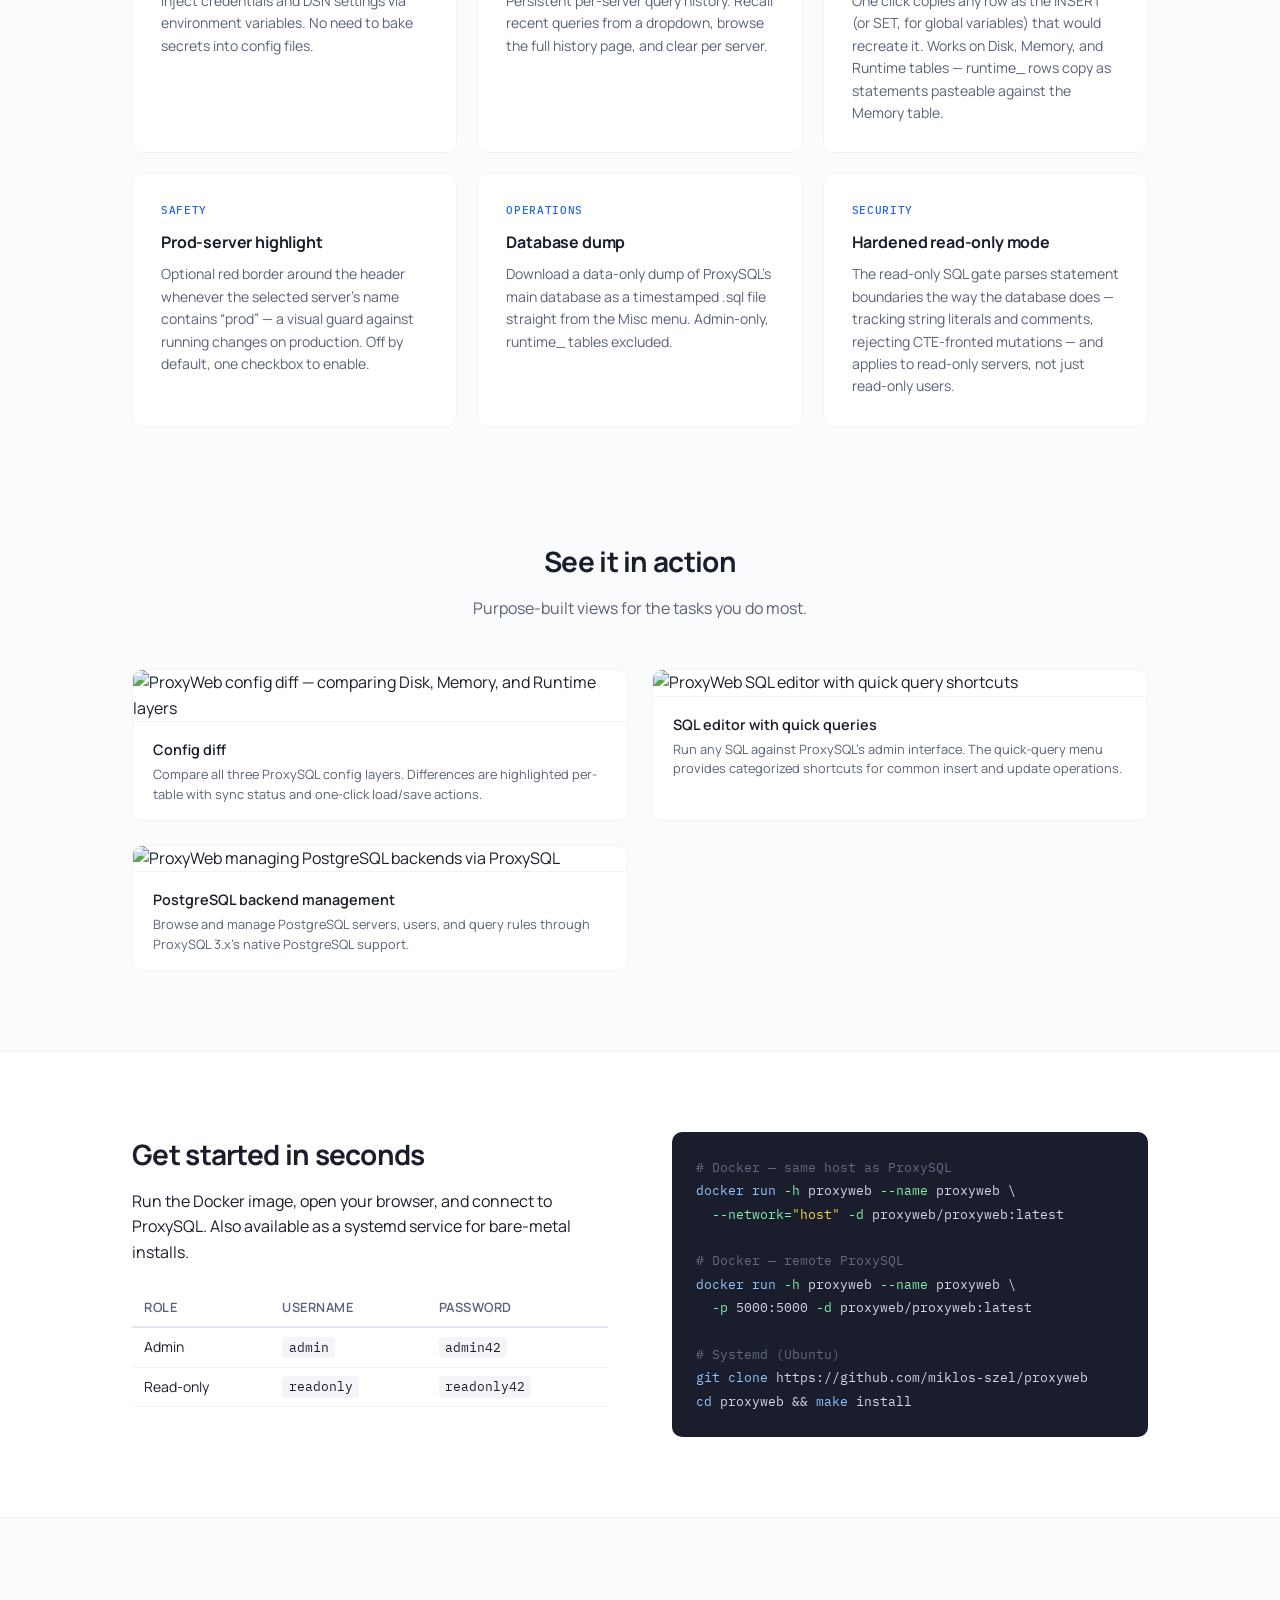
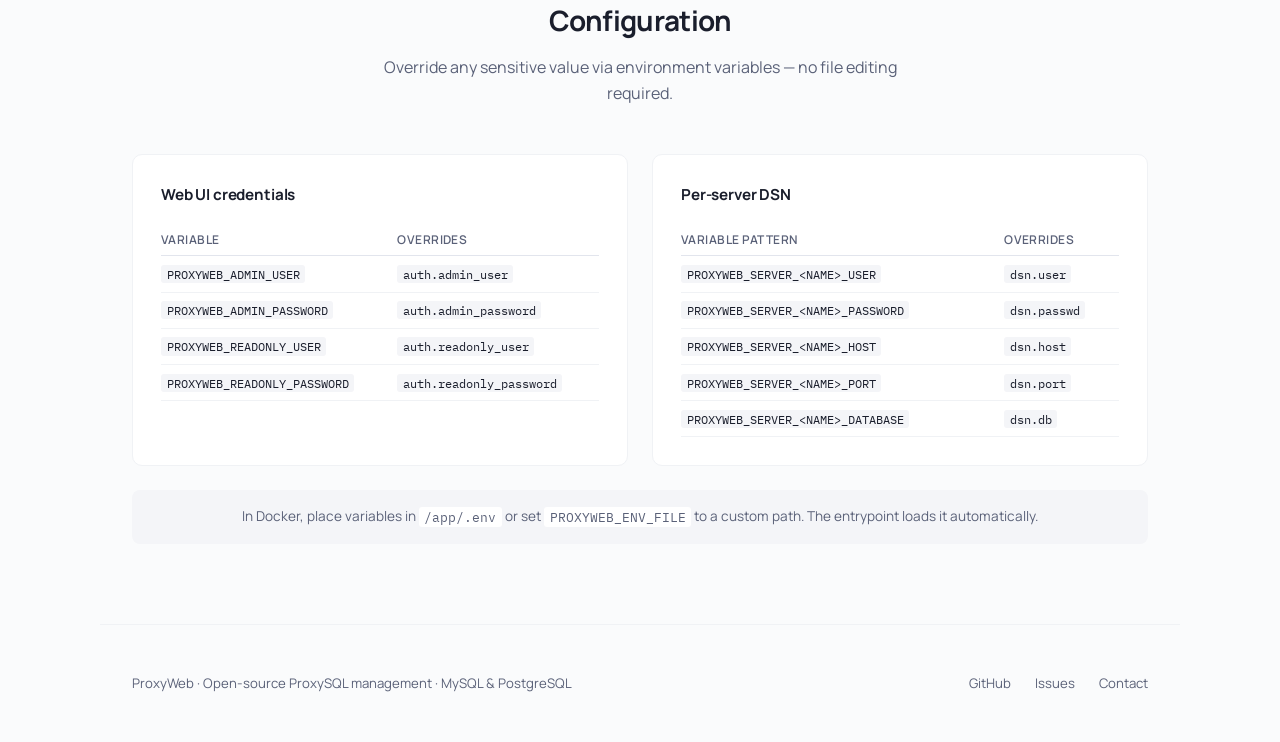
==== commit 65c51d8a: "docs: cut 2.2.1 changelog release + refresh landing page Promote the [Unreleased] changelog entries " ====
--- a/misc/proxyweb.org/index.html
+++ b/misc/proxyweb.org/index.html
@@ -623,7 +623,7 @@
 
   <!-- HERO -->
   <section class="hero">
-    <div class="hero-badge">Open Source &middot; GPL-3.0 &middot; MySQL &amp; PostgreSQL</div>
+    <div class="hero-badge">v2.2.1 &middot; New: Prod-server highlight &middot; MySQL &amp; PostgreSQL</div>
     <h1>A web interface for<br>ProxySQL management</h1>
     <p>
       Manage ProxySQL for <strong>MySQL and PostgreSQL</strong> backends. Browse tables, edit rows inline, run SQL queries, compare Disk/Memory/Runtime configs, and manage multiple instances &mdash; all from your browser.
@@ -715,6 +715,24 @@
         <div class="feature-label">Operations</div>
         <h3>Copy row as SQL</h3>
         <p>One click copies any row as the INSERT (or SET, for global variables) that would recreate it. Works on Disk, Memory, and Runtime tables &mdash; runtime_ rows copy as statements pasteable against the Memory table.</p>
+      </div>
+
+      <div class="feature-card fade-up">
+        <div class="feature-label">Safety</div>
+        <h3>Prod-server highlight</h3>
+        <p>Optional red border around the header whenever the selected server's name contains &ldquo;prod&rdquo; &mdash; a visual guard against running changes on production. Off by default, one checkbox to enable.</p>
+      </div>
+
+      <div class="feature-card fade-up">
+        <div class="feature-label">Operations</div>
+        <h3>Database dump</h3>
+        <p>Download a data-only dump of ProxySQL's main database as a timestamped .sql file straight from the Misc menu. Admin-only, runtime_ tables excluded.</p>
+      </div>
+
+      <div class="feature-card fade-up">
+        <div class="feature-label">Security</div>
+        <h3>Hardened read-only mode</h3>
+        <p>The read-only SQL gate parses statement boundaries the way the database does &mdash; tracking string literals and comments, rejecting CTE-fronted mutations &mdash; and applies to read-only servers, not just read-only users.</p>
       </div>
     </div>
   </section>
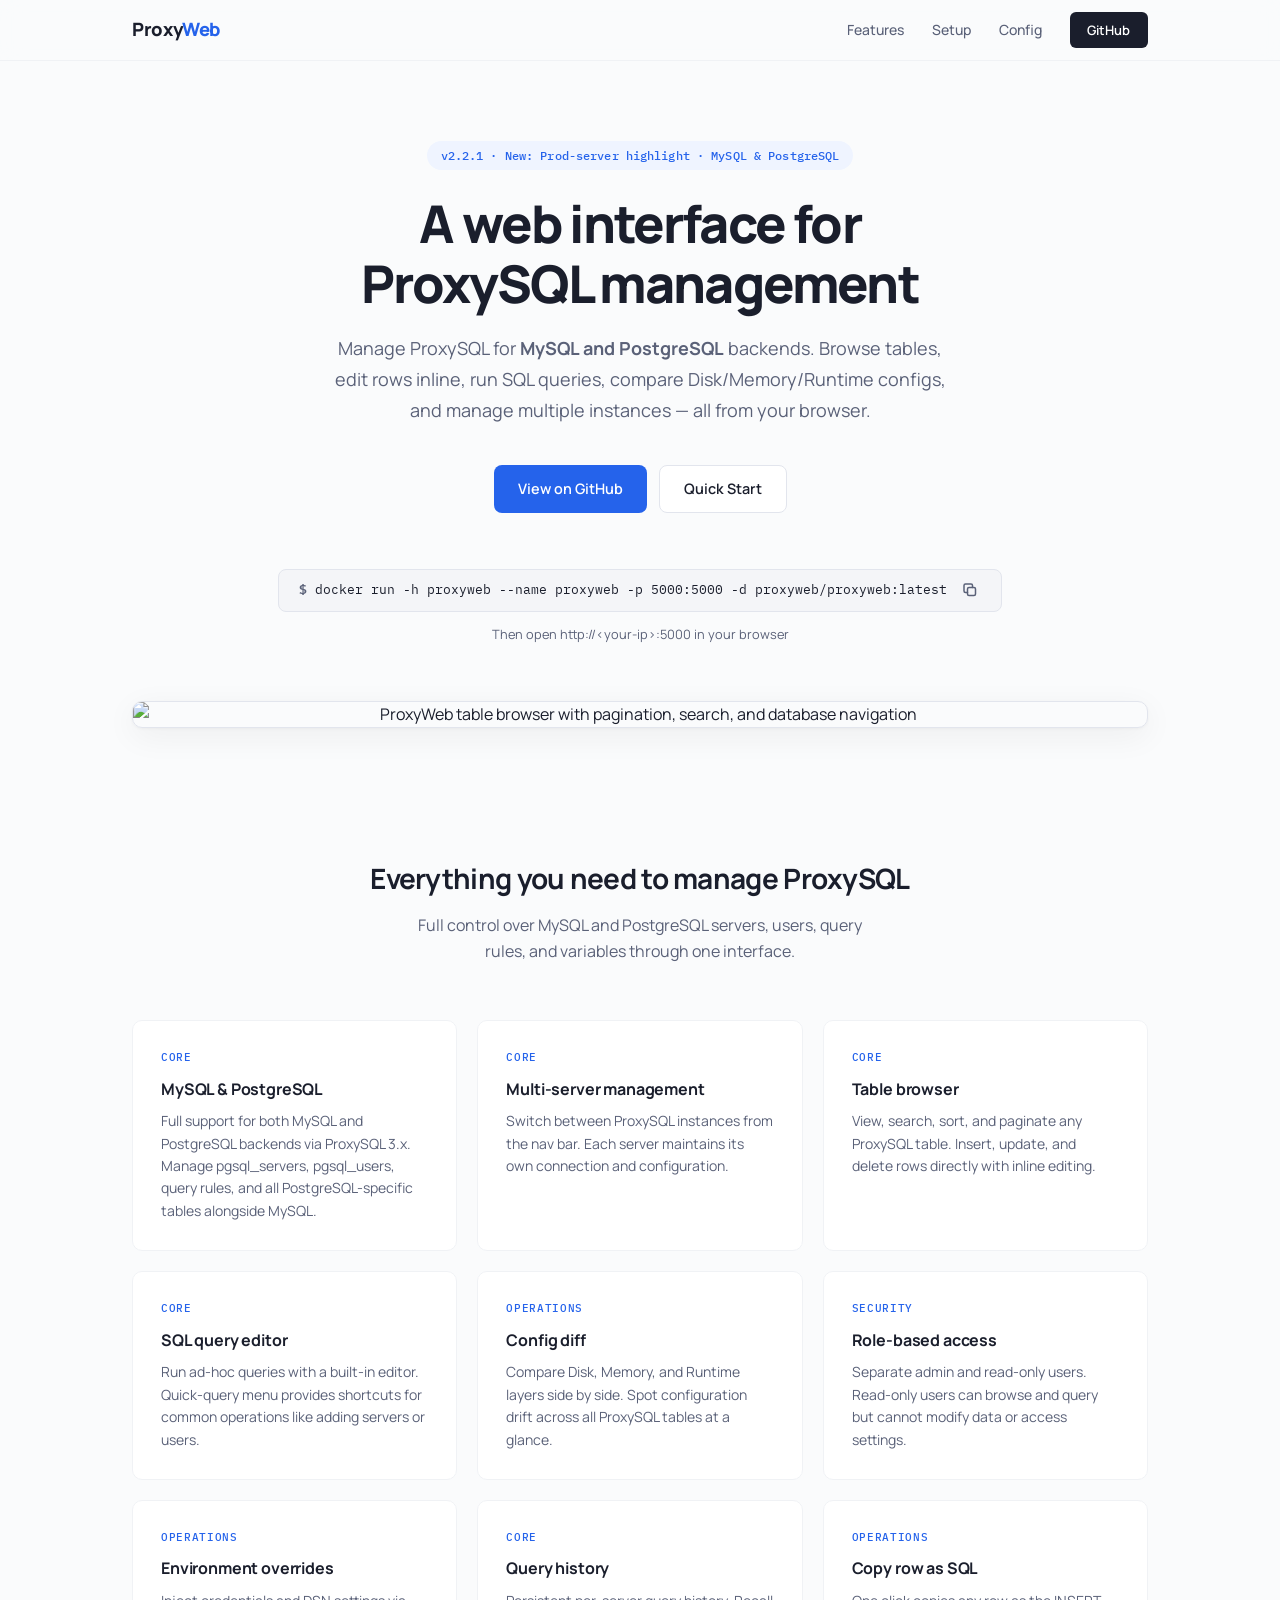
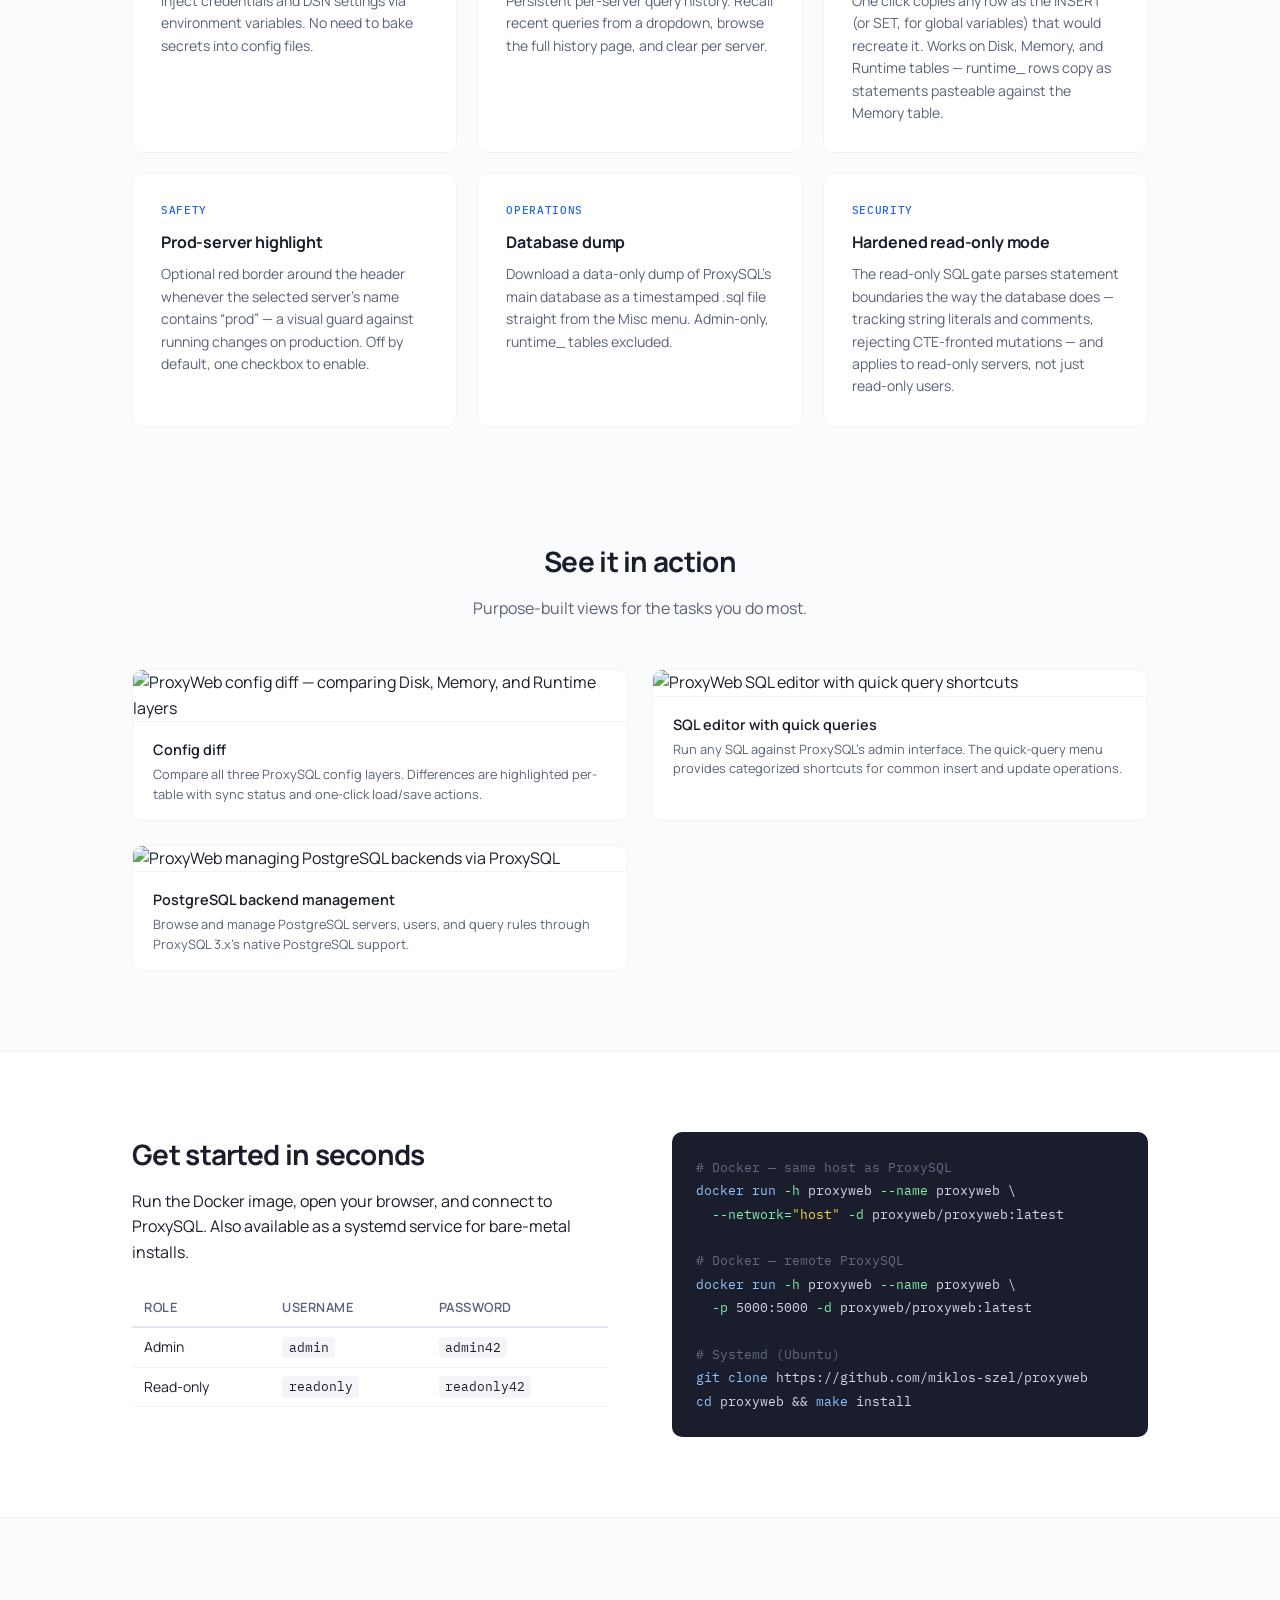
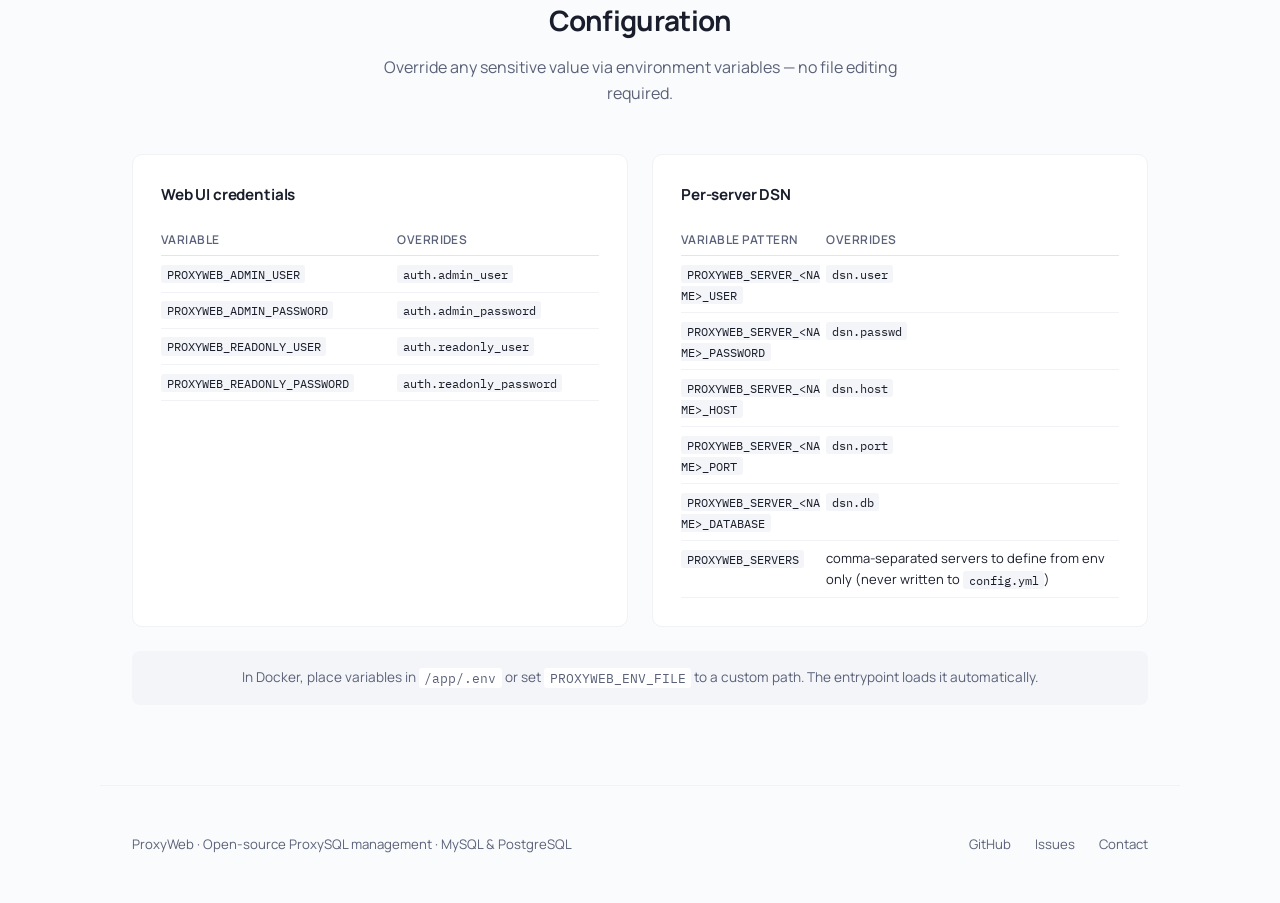
==== commit c30cc41c: "feat(config): define servers from env via PROXYWEB_SERVERS PROXYWEB_SERVER_<NAME>_* only overrode se" ====
--- a/misc/proxyweb.org/index.html
+++ b/misc/proxyweb.org/index.html
@@ -853,6 +853,7 @@
             <tr><td><code>PROXYWEB_SERVER_&lt;NAME&gt;_HOST</code></td><td><code>dsn.host</code></td></tr>
             <tr><td><code>PROXYWEB_SERVER_&lt;NAME&gt;_PORT</code></td><td><code>dsn.port</code></td></tr>
             <tr><td><code>PROXYWEB_SERVER_&lt;NAME&gt;_DATABASE</code></td><td><code>dsn.db</code></td></tr>
+            <tr><td><code>PROXYWEB_SERVERS</code></td><td>comma-separated servers to define from env only (never written to <code>config.yml</code>)</td></tr>
           </tbody>
         </table>
       </div>
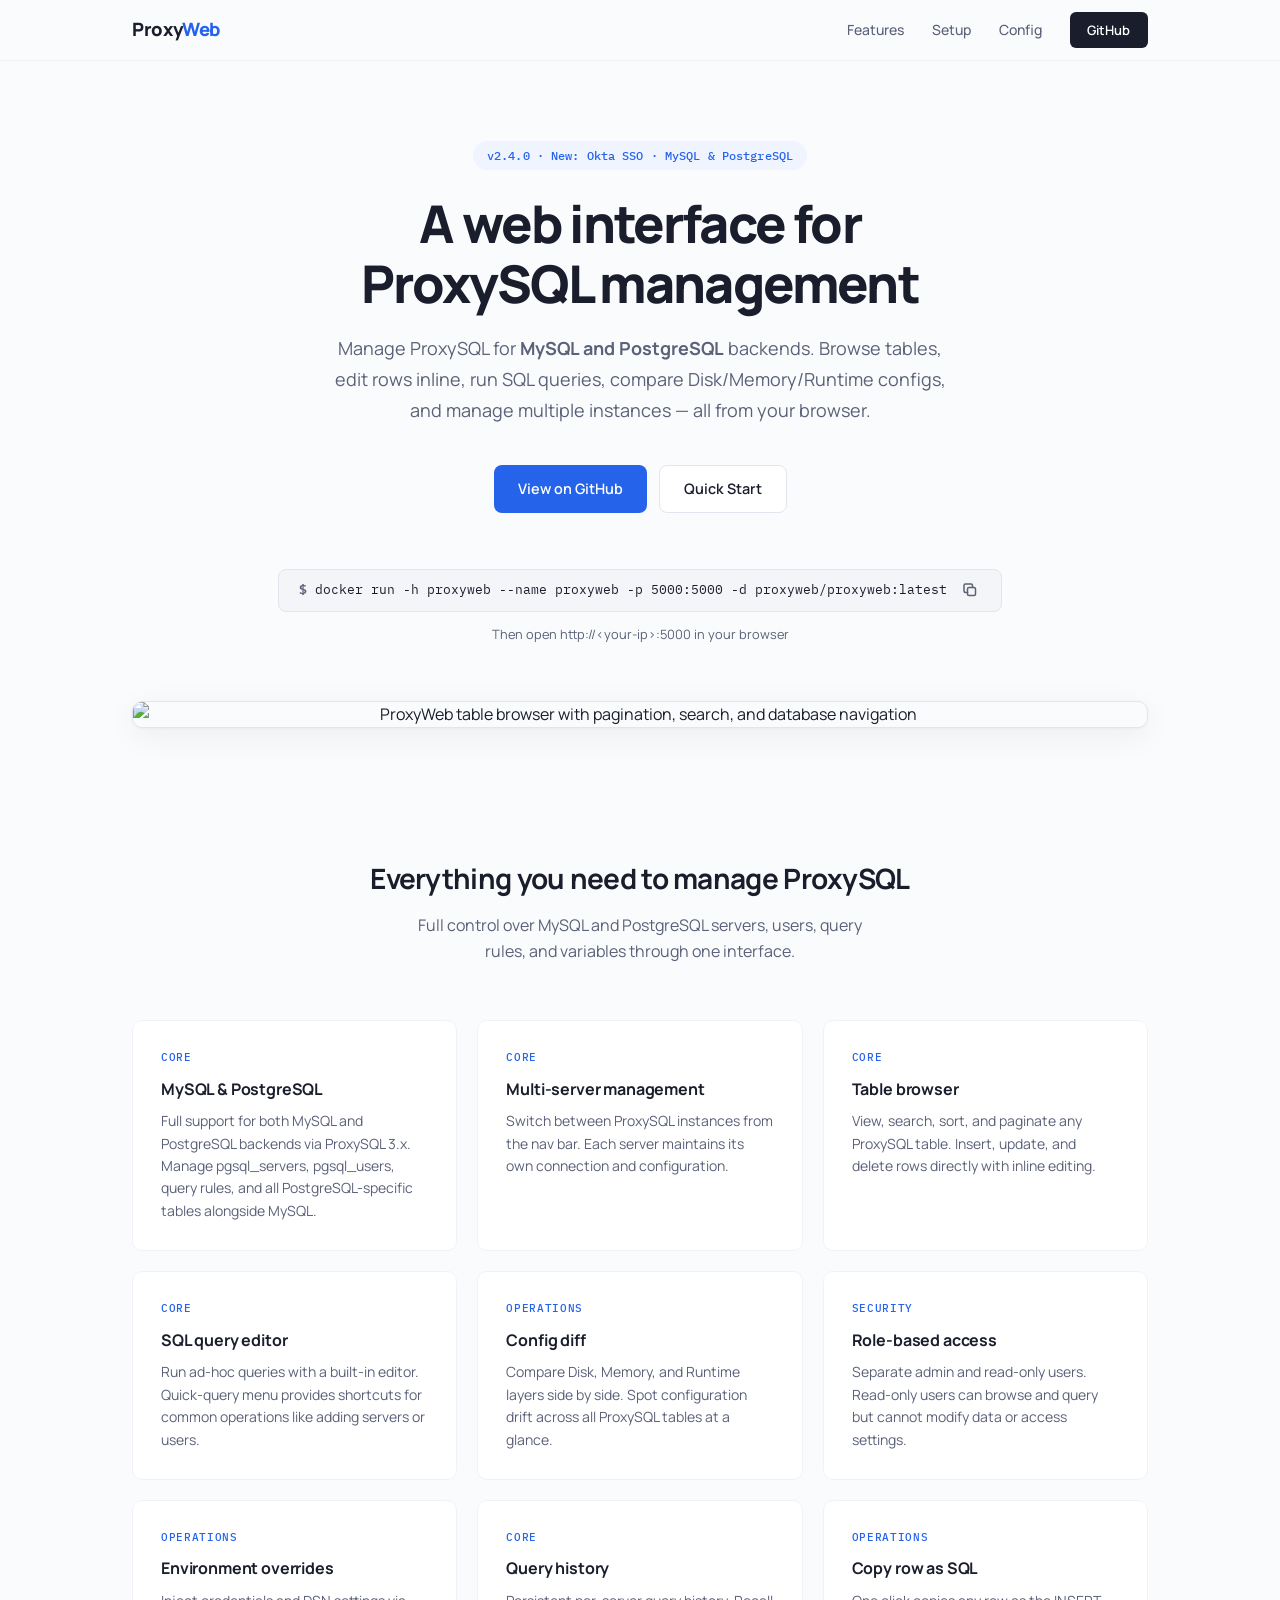
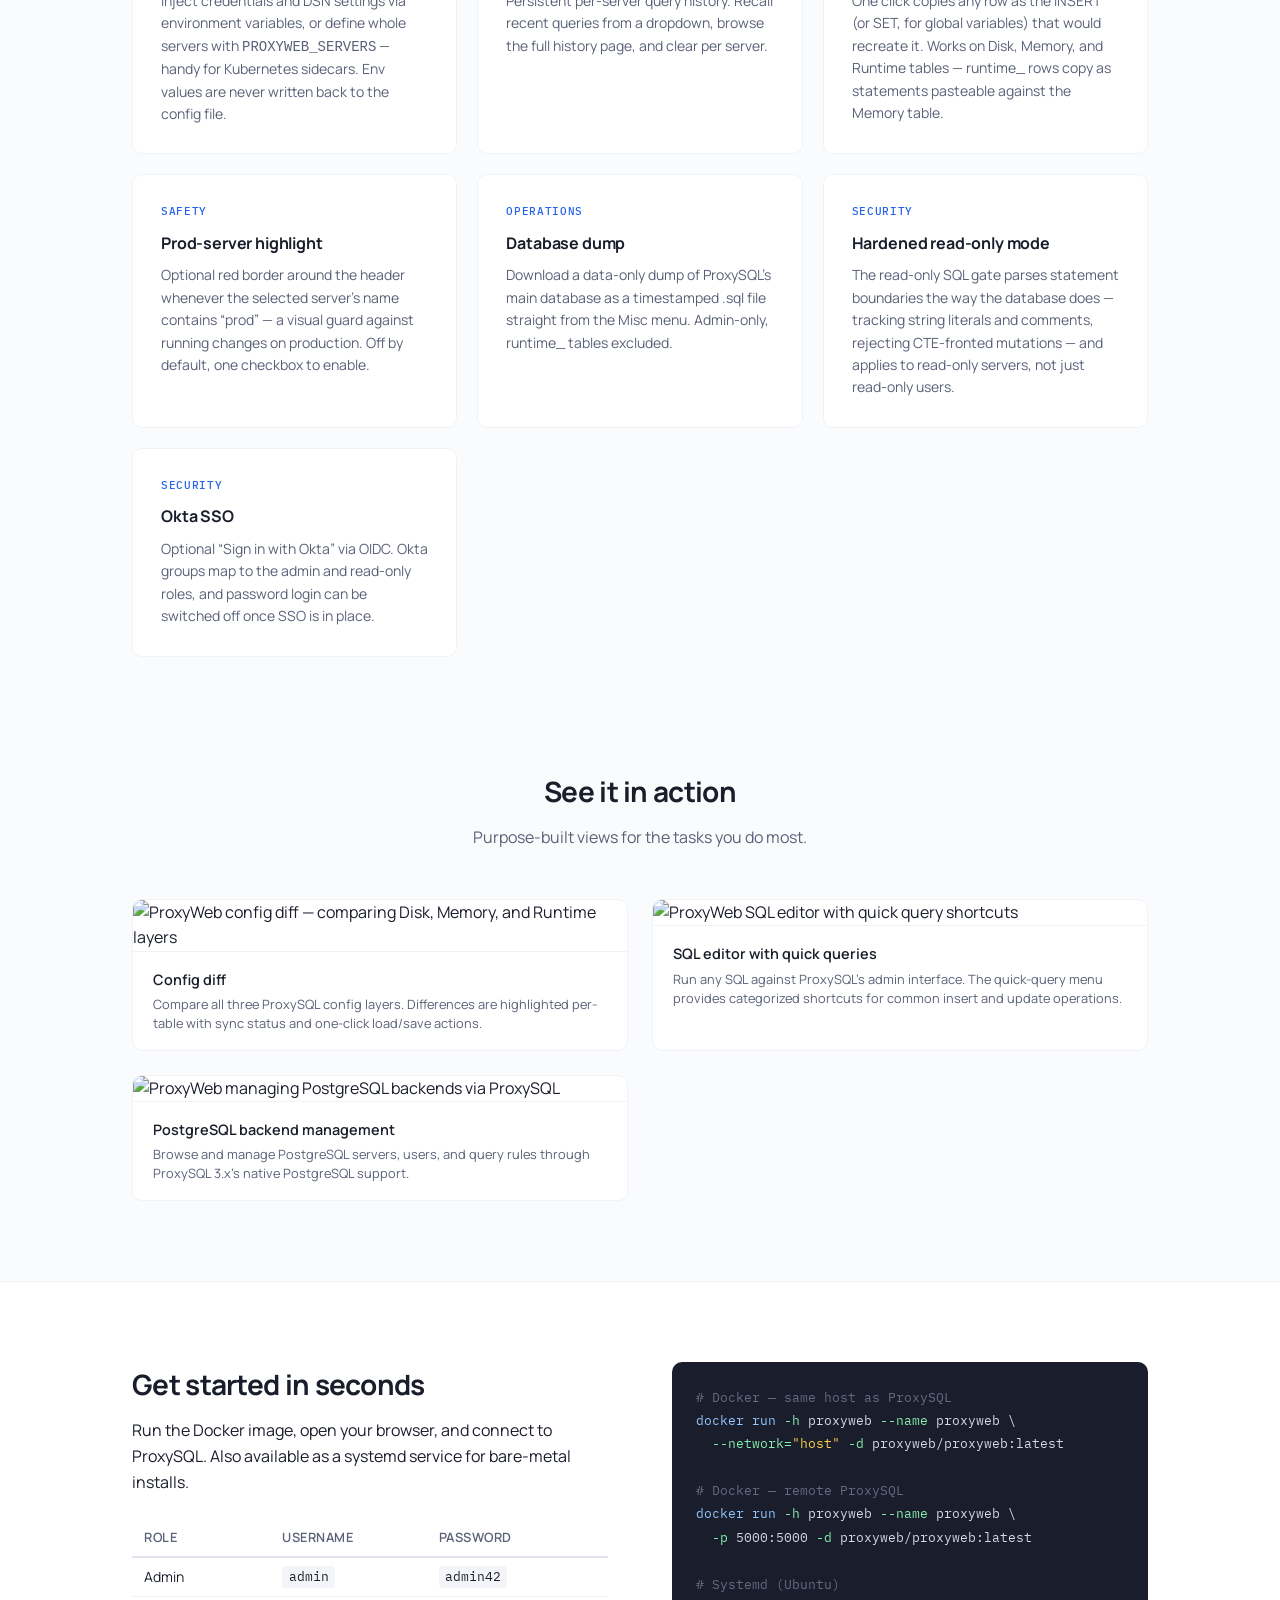
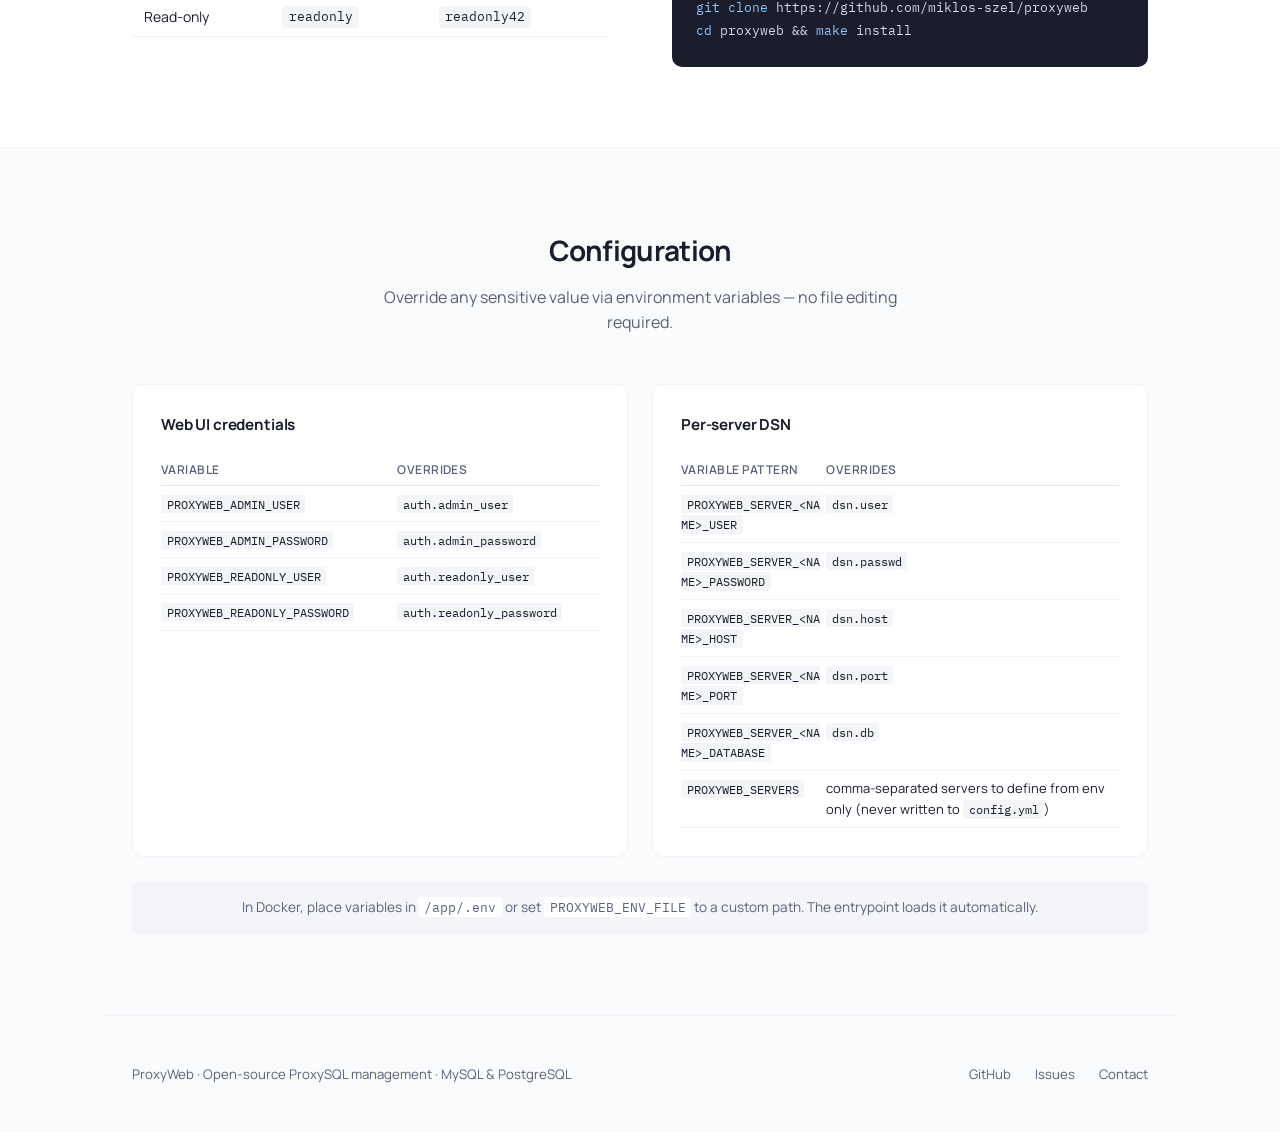
==== commit 0b897212: "docs: cut 2.4.0 changelog release + refresh landing page Promote [Unreleased] to 2.4.0 (2026-09-23):" ====
--- a/misc/proxyweb.org/index.html
+++ b/misc/proxyweb.org/index.html
@@ -623,7 +623,7 @@
 
   <!-- HERO -->
   <section class="hero">
-    <div class="hero-badge">v2.2.1 &middot; New: Prod-server highlight &middot; MySQL &amp; PostgreSQL</div>
+    <div class="hero-badge">v2.4.0 &middot; New: Okta SSO &middot; MySQL &amp; PostgreSQL</div>
     <h1>A web interface for<br>ProxySQL management</h1>
     <p>
       Manage ProxySQL for <strong>MySQL and PostgreSQL</strong> backends. Browse tables, edit rows inline, run SQL queries, compare Disk/Memory/Runtime configs, and manage multiple instances &mdash; all from your browser.
@@ -702,7 +702,7 @@
       <div class="feature-card fade-up">
         <div class="feature-label">Operations</div>
         <h3>Environment overrides</h3>
-        <p>Inject credentials and DSN settings via environment variables. No need to bake secrets into config files.</p>
+        <p>Inject credentials and DSN settings via environment variables, or define whole servers with <code>PROXYWEB_SERVERS</code> &mdash; handy for Kubernetes sidecars. Env values are never written back to the config file.</p>
       </div>
 
       <div class="feature-card fade-up">
@@ -733,6 +733,12 @@
         <div class="feature-label">Security</div>
         <h3>Hardened read-only mode</h3>
         <p>The read-only SQL gate parses statement boundaries the way the database does &mdash; tracking string literals and comments, rejecting CTE-fronted mutations &mdash; and applies to read-only servers, not just read-only users.</p>
+      </div>
+
+      <div class="feature-card fade-up">
+        <div class="feature-label">Security</div>
+        <h3>Okta SSO</h3>
+        <p>Optional &ldquo;Sign in with Okta&rdquo; via OIDC. Okta groups map to the admin and read-only roles, and password login can be switched off once SSO is in place.</p>
       </div>
     </div>
   </section>
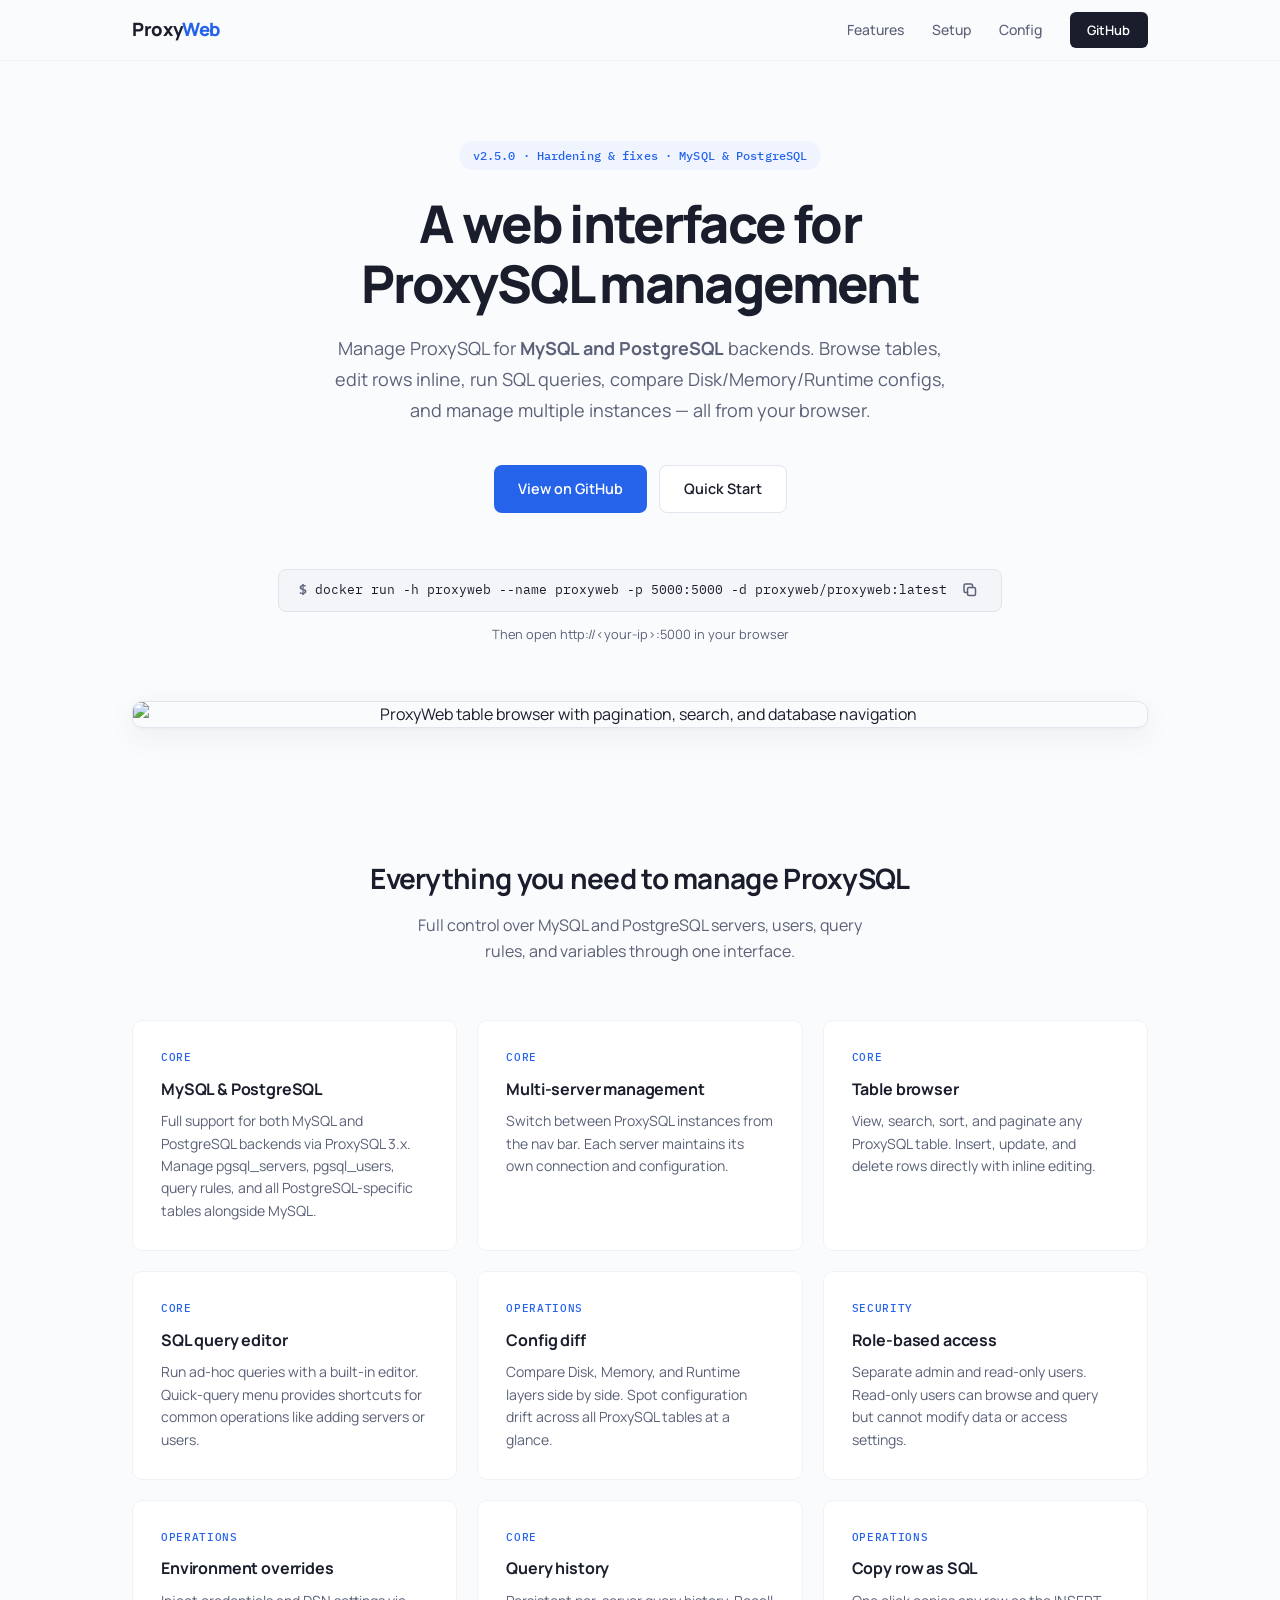
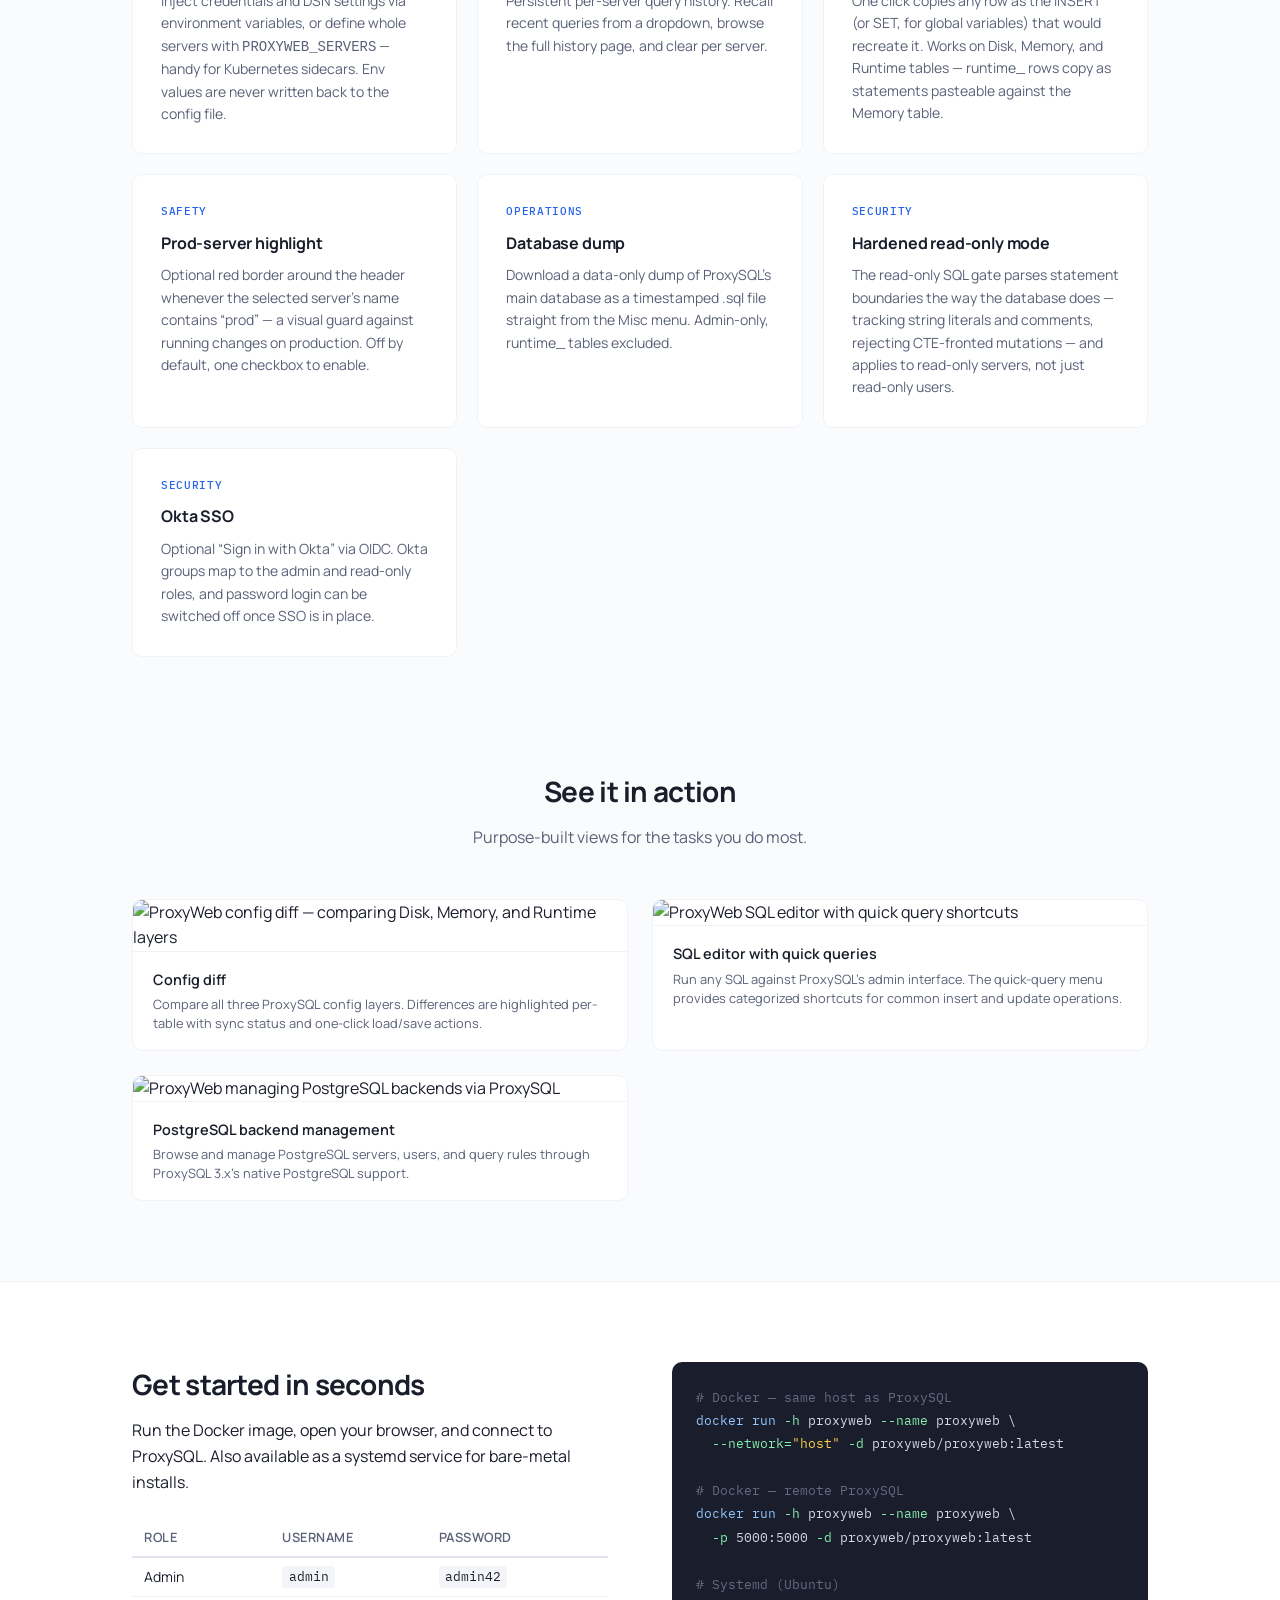
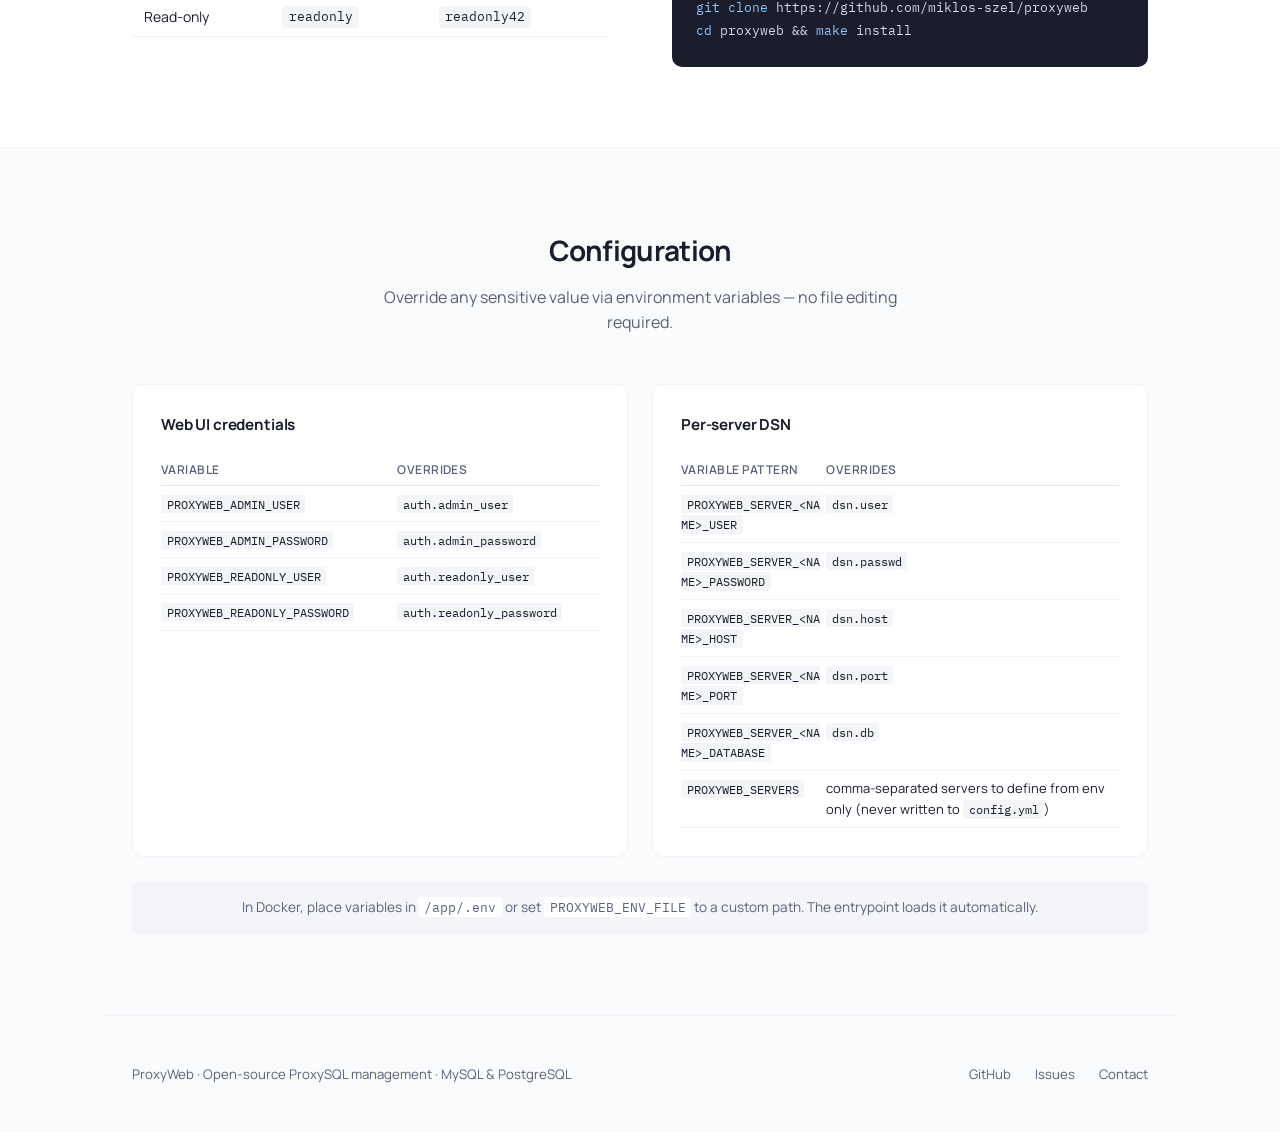
==== commit 0ad8f4b6: "release: 2.5.0 — hardening, error-handling fixes and simplification Security - Stop logging credenti" ====
--- a/misc/proxyweb.org/index.html
+++ b/misc/proxyweb.org/index.html
@@ -623,7 +623,7 @@
 
   <!-- HERO -->
   <section class="hero">
-    <div class="hero-badge">v2.4.0 &middot; New: Okta SSO &middot; MySQL &amp; PostgreSQL</div>
+    <div class="hero-badge">v2.5.0 &middot; Hardening &amp; fixes &middot; MySQL &amp; PostgreSQL</div>
     <h1>A web interface for<br>ProxySQL management</h1>
     <p>
       Manage ProxySQL for <strong>MySQL and PostgreSQL</strong> backends. Browse tables, edit rows inline, run SQL queries, compare Disk/Memory/Runtime configs, and manage multiple instances &mdash; all from your browser.
